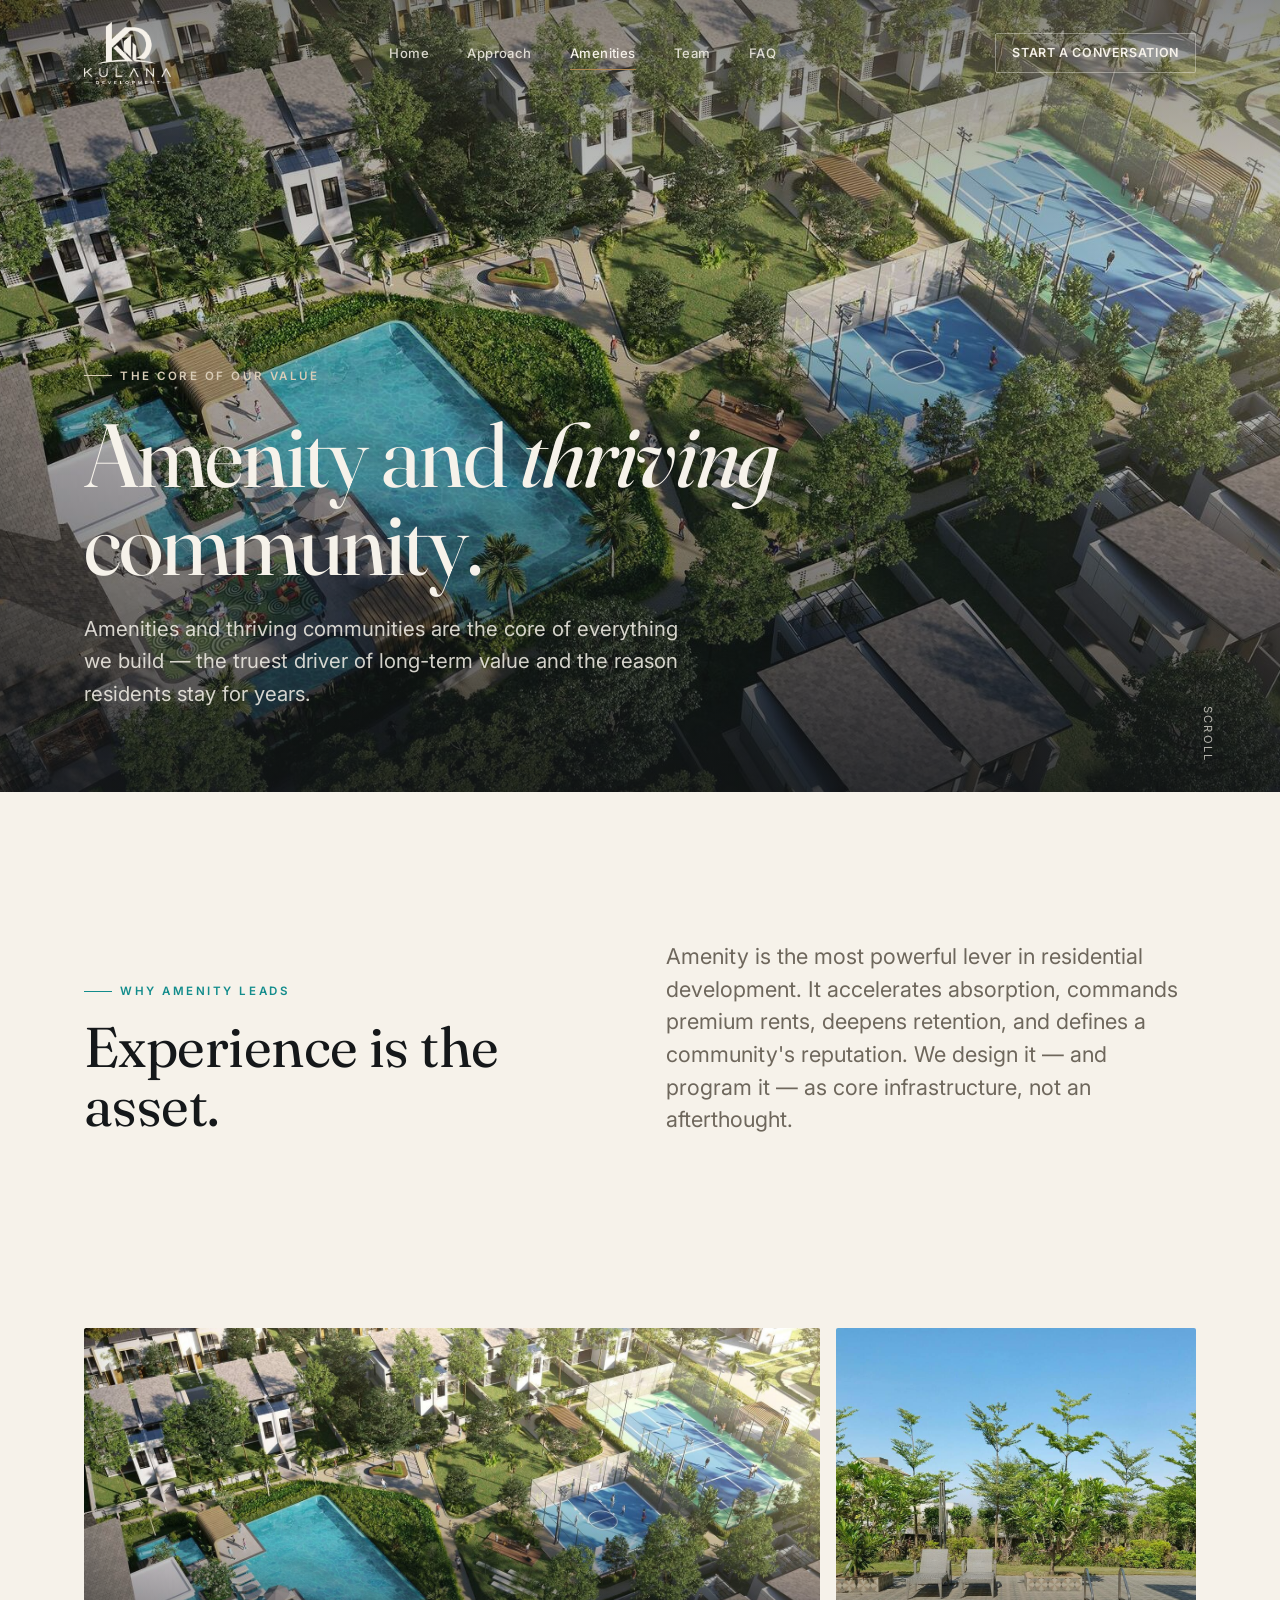
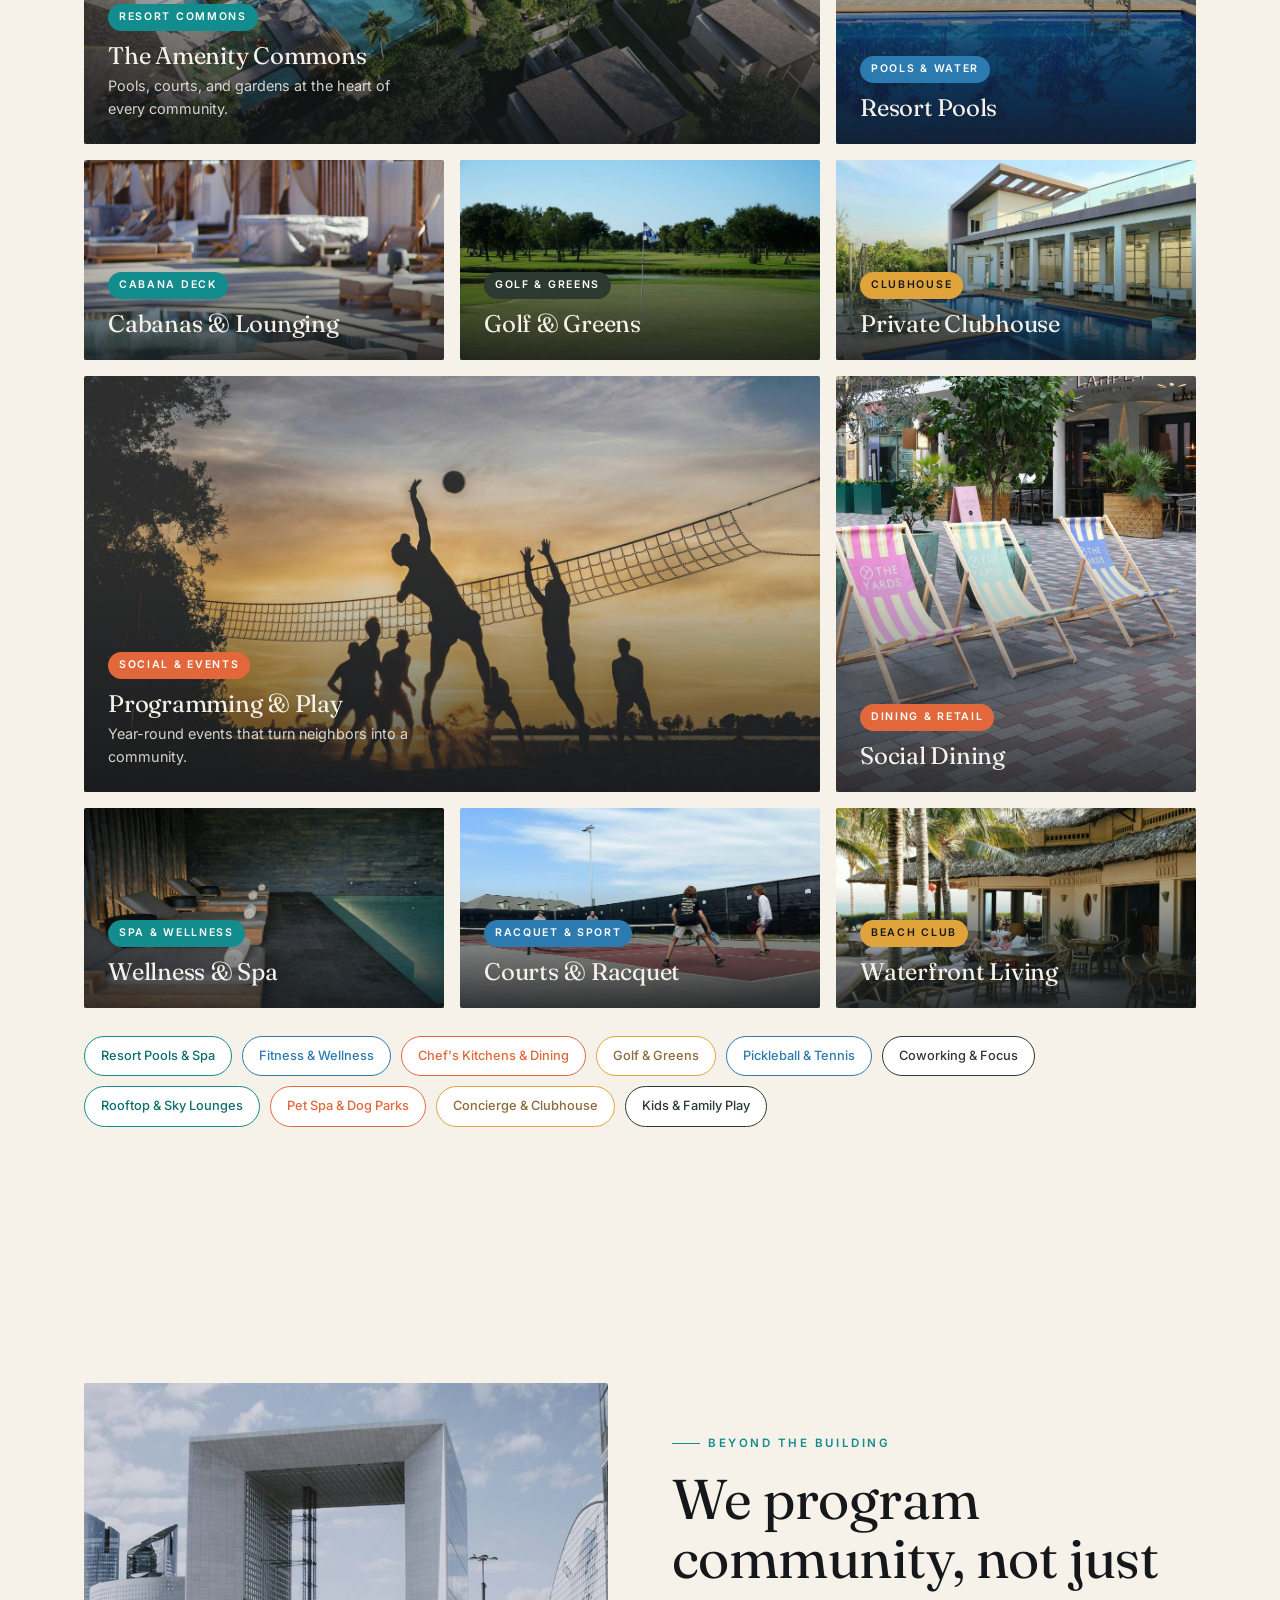
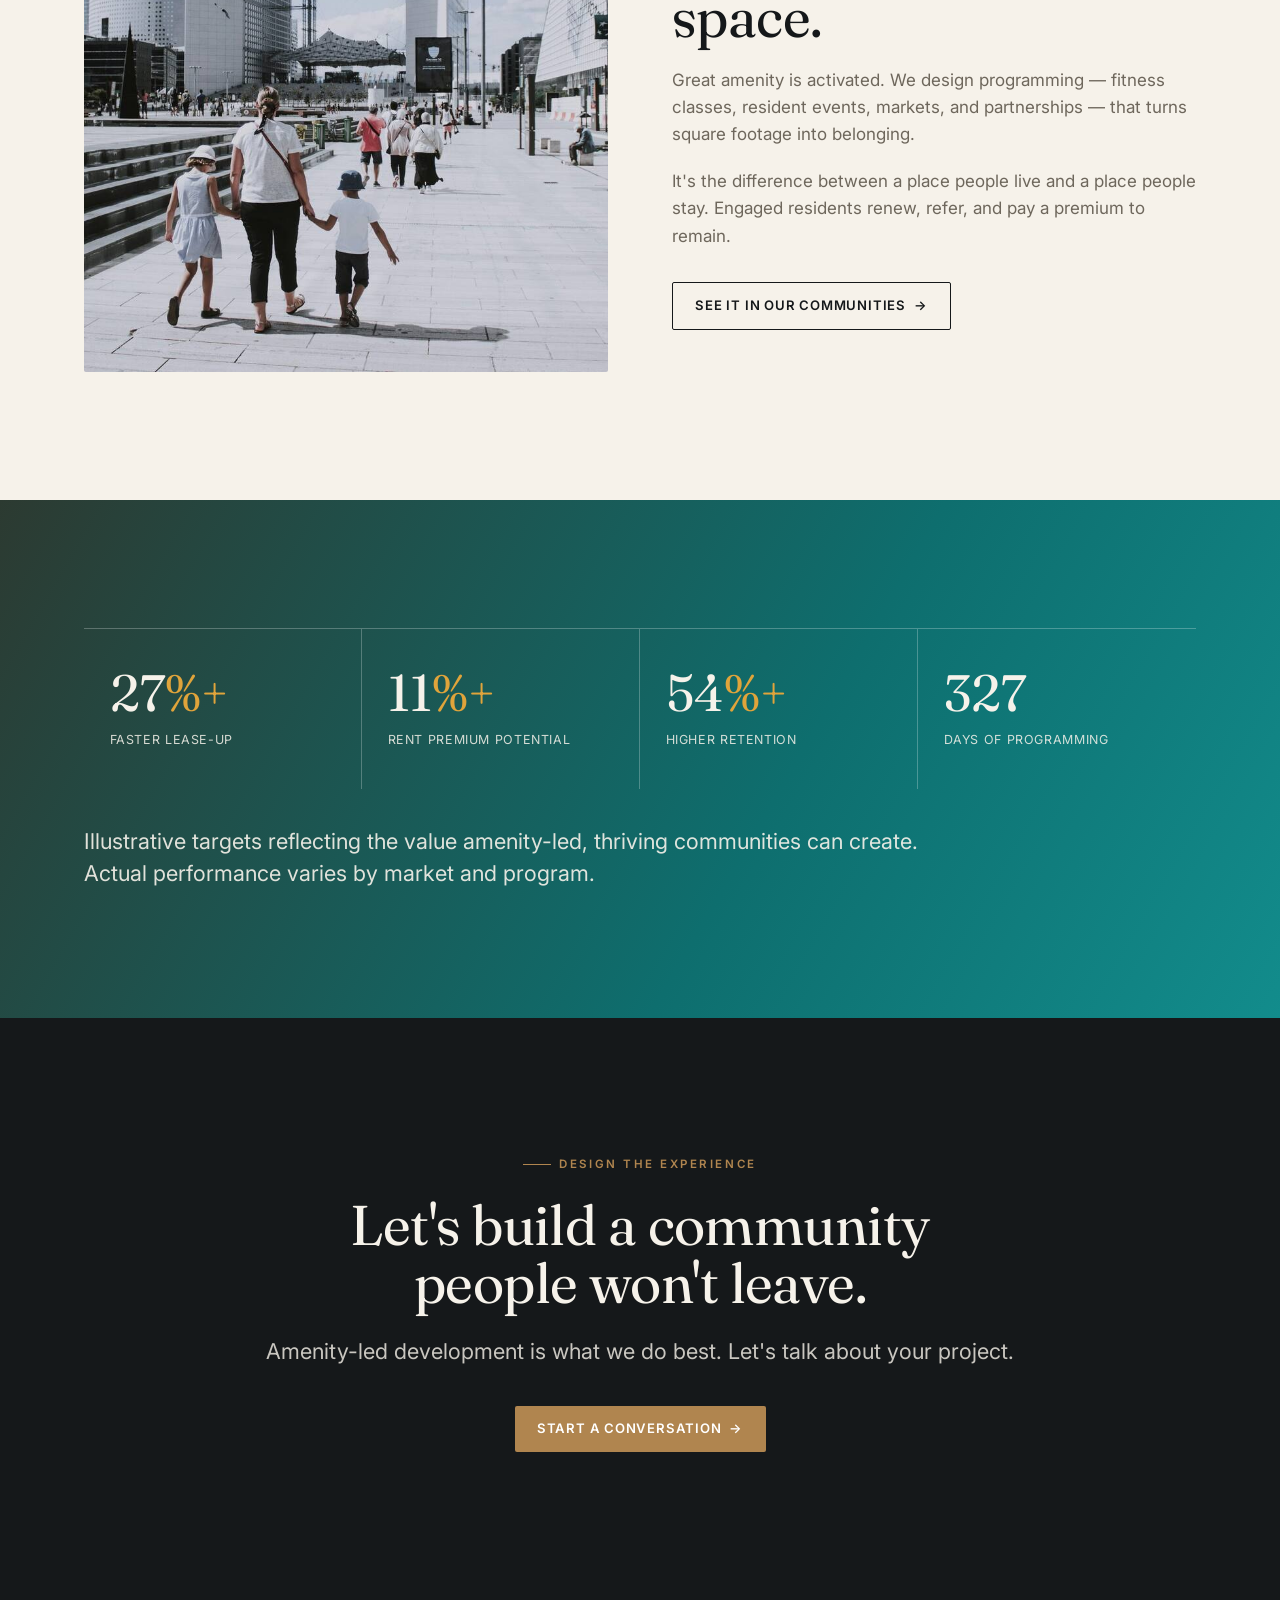
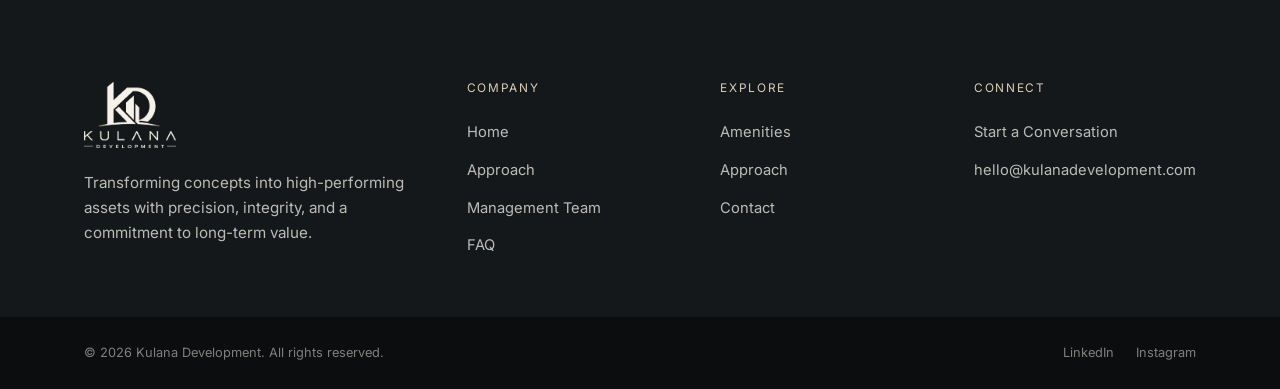
==== amenities.html @ 13b16f1c "Publish Kulana Development website" ====
<!DOCTYPE html>
<html lang="en">
<head>
<meta charset="UTF-8" />
<meta name="viewport" content="width=device-width, initial-scale=1.0" />
<title>Amenities — Kulana Development</title>
<meta name="description" content="Amenities and thriving communities are the core of Kulana Development's value proposition — resort pools, wellness, golf, racquet sports, dining, and social programming." />
<link rel="preconnect" href="https://fonts.googleapis.com" />
<link rel="preconnect" href="https://fonts.gstatic.com" crossorigin />
<link href="https://fonts.googleapis.com/css2?family=Fraunces:ital,opsz,wght@0,9..144,400;0,9..144,500;1,9..144,400&family=Inter:wght@400;500;600&display=swap" rel="stylesheet" />
<link rel="stylesheet" href="styles.css" />
</head>
<body>

<header class="site-header">
  <div class="container bar">
    <a href="index.html" class="brand"><img src="logo.png" class="brand__logo logo-dark" alt="Kulana Development" /><img src="logo-light.png" class="brand__logo logo-light" alt="Kulana Development" /></a>
    <nav class="nav">
      <a href="index.html">Home</a>
      <a href="approach.html">Approach</a>
      <a href="amenities.html" class="active">Amenities</a>
      <a href="team.html">Team</a>
      <a href="faq.html">FAQ</a>
    </nav>
    <a href="contact.html" class="header-cta">Start a Conversation</a>
    <button class="burger" aria-label="Open menu"><span></span><span></span><span></span></button>
  </div>
</header>
<div class="mobile-menu">
  <a href="index.html">Home</a>
  <a href="approach.html">Approach</a>
  <a href="amenities.html">Amenities</a>
  <a href="team.html">Team</a>
  <a href="faq.html">FAQ</a>
  <a href="contact.html">Contact</a>
</div>

<!-- HERO -->
<section class="hero" style="min-height:88svh;">
  <div class="hero__media">
    <img src="amenity-resort.jpg" alt="A resort-caliber amenity commons with pools, courts and gardens" />
  </div>
  <div class="container hero__inner" style="padding-top:150px;">
    <span class="eyebrow">The Core of Our Value</span>
    <h1 class="display" style="max-width:19ch;">Amenity and <span class="serif-accent">thriving</span> community.</h1>
    <p class="hero__lede">Amenities and thriving communities are the core of everything we build — the truest driver of long-term value and the reason residents stay for years.</p>
  </div>
  <span class="hero__scroll">Scroll</span>
</section>

<!-- INTRO -->
<section class="section accent-teal">
  <div class="container">
    <div class="sec-head">
      <div class="reveal">
        <span class="eyebrow">Why Amenity Leads</span>
        <h2>Experience is the asset.</h2>
      </div>
      <div class="reveal" data-delay="1">
        <p class="lede">Amenity is the most powerful lever in residential development. It accelerates absorption, commands premium rents, deepens retention, and defines a community's reputation. We design it — and program it — as core infrastructure, not an afterthought.</p>
      </div>
    </div>
  </div>
</section>

<!-- PHOTO MOSAIC GALLERY -->
<section class="section" style="padding-top:0;">
  <div class="container">
    <div class="amenity-gallery reveal">

      <a href="#" class="afeat big">
        <img src="amenity-resort.jpg" alt="Resort amenity commons" />
        <div class="afeat__body">
          <span class="afeat__tag tag-teal">Resort Commons</span>
          <h3>The Amenity Commons</h3>
          <p>Pools, courts, and gardens at the heart of every community.</p>
        </div>
      </a>

      <a href="#" class="afeat tall">
        <img src="amenity-pool2.jpg" alt="Resort pool" />
        <div class="afeat__body">
          <span class="afeat__tag tag-sky">Pools &amp; Water</span>
          <h3>Resort Pools</h3>
        </div>
      </a>

      <a href="#" class="afeat">
        <img src="amenity-pool.jpg" alt="Cabana pool deck" />
        <div class="afeat__body">
          <span class="afeat__tag tag-teal">Cabana Deck</span>
          <h3>Cabanas &amp; Lounging</h3>
        </div>
      </a>

      <a href="#" class="afeat">
        <img src="amenity-golf.jpg" alt="Golf greens" />
        <div class="afeat__body">
          <span class="afeat__tag tag-forest">Golf &amp; Greens</span>
          <h3>Golf &amp; Greens</h3>
        </div>
      </a>

      <a href="#" class="afeat">
        <img src="amenity-clubhouse.jpg" alt="Clubhouse" />
        <div class="afeat__body">
          <span class="afeat__tag tag-gold">Clubhouse</span>
          <h3>Private Clubhouse</h3>
        </div>
      </a>

      <a href="#" class="afeat big">
        <img src="amenity-social.jpg" alt="Sunset social recreation" />
        <div class="afeat__body">
          <span class="afeat__tag tag-coral">Social &amp; Events</span>
          <h3>Programming &amp; Play</h3>
          <p>Year-round events that turn neighbors into a community.</p>
        </div>
      </a>

      <a href="#" class="afeat tall">
        <img src="amenity-dining.jpg" alt="Dining and retail plaza" />
        <div class="afeat__body">
          <span class="afeat__tag tag-coral">Dining &amp; Retail</span>
          <h3>Social Dining</h3>
        </div>
      </a>

      <a href="#" class="afeat">
        <img src="amenity-spa.jpg" alt="Spa and wellness pool" />
        <div class="afeat__body">
          <span class="afeat__tag tag-teal">Spa &amp; Wellness</span>
          <h3>Wellness &amp; Spa</h3>
        </div>
      </a>

      <a href="#" class="afeat">
        <img src="amenity-pickleball.jpg" alt="Pickleball and racquet courts" />
        <div class="afeat__body">
          <span class="afeat__tag tag-sky">Racquet &amp; Sport</span>
          <h3>Courts &amp; Racquet</h3>
        </div>
      </a>

      <a href="#" class="afeat">
        <img src="amenity-beachclub.jpg" alt="Beach club and waterfront dining" />
        <div class="afeat__body">
          <span class="afeat__tag tag-gold">Beach Club</span>
          <h3>Waterfront Living</h3>
        </div>
      </a>

    </div>

    <div class="chip-row reveal" style="margin-top:28px;">
      <span class="chip c1">Resort Pools &amp; Spa</span>
      <span class="chip c3">Fitness &amp; Wellness</span>
      <span class="chip c2">Chef's Kitchens &amp; Dining</span>
      <span class="chip c4">Golf &amp; Greens</span>
      <span class="chip c3">Pickleball &amp; Tennis</span>
      <span class="chip c5">Coworking &amp; Focus</span>
      <span class="chip c1">Rooftop &amp; Sky Lounges</span>
      <span class="chip c2">Pet Spa &amp; Dog Parks</span>
      <span class="chip c4">Concierge &amp; Clubhouse</span>
      <span class="chip c5">Kids &amp; Family Play</span>
    </div>
  </div>
</section>

<!-- SPLIT: PROGRAMMING -->
<section class="section accent-teal">
  <div class="container">
    <div class="split">
      <div class="split__media reveal">
        <img src="community-life.jpg" alt="Residents enjoying a walkable, thriving community" />
      </div>
      <div class="split__body reveal" data-delay="1">
        <span class="eyebrow">Beyond the Building</span>
        <h2>We program community, not just space.</h2>
        <p>Great amenity is activated. We design programming — fitness classes, resident events, markets, and partnerships — that turns square footage into belonging.</p>
        <p>It's the difference between a place people live and a place people stay. Engaged residents renew, refer, and pay a premium to remain.</p>
        <div class="actions"><a href="approach.html" class="btn btn--ghost">See It In Our Communities <span class="arw">→</span></a></div>
      </div>
    </div>
  </div>
</section>

<!-- TROPICAL STAT BAND -->
<section class="section band-tropical">
  <div class="container">
    <div class="stats reveal">
      <div class="stat"><div class="num"><span data-count="30">0</span><span class="unit">%+</span></div><div class="lbl">Faster Lease-Up</div></div>
      <div class="stat"><div class="num"><span data-count="12">0</span><span class="unit">%+</span></div><div class="lbl">Rent Premium Potential</div></div>
      <div class="stat"><div class="num"><span data-count="60">0</span><span class="unit">%+</span></div><div class="lbl">Higher Retention</div></div>
      <div class="stat"><div class="num"><span data-count="365">0</span></div><div class="lbl">Days of Programming</div></div>
    </div>
    <p class="lede reveal" style="margin-top:36px; max-width:60ch;">Illustrative targets reflecting the value amenity-led, thriving communities can create. Actual performance varies by market and program.</p>
  </div>
</section>

<!-- CTA -->
<section class="section cta">
  <div class="container reveal">
    <span class="eyebrow" style="justify-content:center;">Design the Experience</span>
    <h2 style="margin-top:22px;">Let's build a community people won't leave.</h2>
    <p class="lede">Amenity-led development is what we do best. Let's talk about your project.</p>
    <div class="actions"><a href="contact.html" class="btn btn--clay">Start a Conversation <span class="arw">→</span></a></div>
  </div>
</section>

<footer class="site-footer">
  <div class="container">
    <div class="footer-top">
      <div class="footer-brand">
        <img src="logo-light.png" class="footer-logo" alt="Kulana Development" />
        <p>Transforming concepts into high-performing assets with precision, integrity, and a commitment to long-term value.</p>
      </div>
      <div class="footer-col"><h4>Company</h4>
        <a href="index.html">Home</a><a href="approach.html">Approach</a><a href="team.html">Management Team</a><a href="faq.html">FAQ</a>
      </div>
      <div class="footer-col"><h4>Explore</h4>
        <a href="amenities.html">Amenities</a><a href="approach.html">Approach</a><a href="contact.html">Contact</a>
      </div>
      <div class="footer-col"><h4>Connect</h4>
        <a href="contact.html">Start a Conversation</a><a href="mailto:hello@kulanadevelopment.com">hello@kulanadevelopment.com</a>
      </div>
    </div>
    <div class="footer-bottom">
      <span>© <span data-year>2026</span> Kulana Development. All rights reserved.</span>
      <div class="socials"><a href="#">LinkedIn</a><a href="#">Instagram</a></div>
    </div>
  </div>
</footer>

<script src="main.js"></script>
</body>
</html>
---- styles.css ----
/* =====================================================================
   KULANA DEVELOPMENT — Design System
   Trusted Development, Built to Last.
   ===================================================================== */

:root {
  /* Palette */
  --ink:      #15181A;   /* near-black text / dark sections */
  --ink-soft: #262A2C;
  --paper:    #F6F2EA;   /* warm off-white base */
  --stone:    #E9E1D3;   /* light stone panels */
  --sand:     #D9CDB8;   /* warm accent panel */
  --clay:     #B0854F;   /* brass / gold accent */
  --clay-dk:  #8E693B;
  --forest:   #2C3A31;   /* deep green secondary */
  --muted:    #6E675C;   /* muted body text */
  --line:     #D8CFBF;   /* hairline borders */
  --white:    #FFFFFF;

  /* Vibrant secondary accents (tropical, drawn from communities) */
  --teal:     #128C8C;   /* pool / water */
  --teal-dk:  #0E6E6E;
  --coral:    #E2683C;   /* sunset / energy */
  --sky:      #2C7BB0;   /* court blue */
  --gold:     #E0A43B;   /* warm highlight */

  /* Type */
  --display: "Fraunces", Georgia, "Times New Roman", serif;
  --sans: "Inter", -apple-system, BlinkMacSystemFont, "Segoe UI", sans-serif;

  /* Rhythm */
  --container: 1240px;
  --gutter: clamp(20px, 5vw, 64px);
  --section: clamp(72px, 10vw, 148px);
  --radius: 2px;

  --ease: cubic-bezier(0.22, 1, 0.36, 1);
}

/* ---------- Reset ---------- */
*, *::before, *::after { box-sizing: border-box; margin: 0; padding: 0; }
html { scroll-behavior: smooth; -webkit-text-size-adjust: 100%; }
body {
  font-family: var(--sans);
  color: var(--ink);
  background: var(--paper);
  line-height: 1.6;
  font-size: 17px;
  -webkit-font-smoothing: antialiased;
  text-rendering: optimizeLegibility;
  overflow-x: hidden;
}
img { display: block; max-width: 100%; height: auto; }
a { color: inherit; text-decoration: none; }
ul { list-style: none; }
button { font-family: inherit; cursor: pointer; border: none; background: none; }

/* ---------- Type scale ---------- */
h1, h2, h3, h4 { font-family: var(--display); font-weight: 400; line-height: 1.05; letter-spacing: -0.01em; }
.display { font-size: clamp(2.9rem, 7vw, 6.2rem); line-height: 0.98; letter-spacing: -0.02em; }
h2 { font-size: clamp(2rem, 4.4vw, 3.5rem); }
h3 { font-size: clamp(1.4rem, 2.4vw, 2rem); }
.eyebrow {
  font-family: var(--sans);
  font-size: 0.72rem;
  font-weight: 600;
  letter-spacing: 0.22em;
  text-transform: uppercase;
  color: var(--clay);
  display: inline-flex;
  align-items: center;
  gap: 0.7em;
}
.eyebrow::before {
  content: "";
  width: 28px; height: 1px;
  background: var(--clay);
  display: inline-block;
}
.lede { font-size: clamp(1.15rem, 1.7vw, 1.4rem); color: var(--muted); line-height: 1.5; font-weight: 400; }
.serif-accent { font-family: var(--display); font-style: italic; }

/* ---------- Layout ---------- */
.container { width: 100%; max-width: var(--container); margin: 0 auto; padding-inline: var(--gutter); }
.section { padding-block: var(--section); }
.grid { display: grid; gap: clamp(28px, 4vw, 64px); }
.center { text-align: center; }
.mx-auto { margin-inline: auto; }
.maxw-720 { max-width: 720px; }
.maxw-620 { max-width: 620px; }

/* ---------- Buttons ---------- */
.btn {
  display: inline-flex; align-items: center; gap: 0.6em;
  padding: 0.95em 1.7em;
  font-size: 0.82rem; font-weight: 600; letter-spacing: 0.06em;
  text-transform: uppercase;
  border-radius: var(--radius);
  transition: all 0.4s var(--ease);
  position: relative;
}
.btn--solid { background: var(--ink); color: var(--paper); }
.btn--solid:hover { background: var(--clay); color: var(--white); transform: translateY(-2px); }
.btn--clay { background: var(--clay); color: var(--white); }
.btn--clay:hover { background: var(--clay-dk); transform: translateY(-2px); }
.btn--ghost { border: 1px solid currentColor; color: var(--ink); }
.btn--ghost:hover { background: var(--ink); color: var(--paper); border-color: var(--ink); }
.btn--light { border: 1px solid rgba(246,242,234,0.4); color: var(--paper); }
.btn--light:hover { background: var(--paper); color: var(--ink); }
.btn .arw { transition: transform 0.4s var(--ease); }
.btn:hover .arw { transform: translateX(4px); }

.link-arrow {
  display: inline-flex; align-items: center; gap: 0.55em;
  font-size: 0.8rem; font-weight: 600; letter-spacing: 0.08em; text-transform: uppercase;
  color: var(--clay); position: relative; padding-bottom: 3px;
}
.link-arrow::after { content:""; position:absolute; left:0; bottom:0; height:1px; width:100%; background: var(--clay); transform: scaleX(0); transform-origin: left; transition: transform 0.4s var(--ease); }
.link-arrow:hover::after { transform: scaleX(1); }
.link-arrow .arw { transition: transform 0.4s var(--ease); }
.link-arrow:hover .arw { transform: translateX(4px); }

/* ---------- Header ---------- */
.site-header {
  position: fixed; top: 0; left: 0; right: 0; z-index: 100;
  transition: background 0.5s var(--ease), border-color 0.5s var(--ease), padding 0.4s var(--ease);
  border-bottom: 1px solid transparent;
}
.site-header .bar {
  display: flex; align-items: center; justify-content: space-between;
  padding-block: 22px;
}
.brand { display: flex; flex-direction: column; line-height: 1; }
.brand .mark { font-family: var(--display); font-size: 1.55rem; letter-spacing: -0.01em; color: var(--paper); transition: color 0.4s var(--ease); }
.brand .sub { font-size: 0.6rem; letter-spacing: 0.35em; text-transform: uppercase; color: rgba(246,242,234,0.7); margin-top: 5px; transition: color 0.4s var(--ease); }
.nav { display: flex; align-items: center; gap: 2.4rem; }
.nav a { font-size: 0.82rem; font-weight: 500; letter-spacing: 0.03em; color: rgba(246,242,234,0.85); transition: color 0.3s; position: relative; }
.nav a:hover { color: var(--paper); }
.nav a.active { color: var(--paper); }
.nav a.active::after { content:""; position:absolute; left:0; bottom:-6px; width:100%; height:1px; background: var(--clay); }
.header-cta { padding: 0.7em 1.3em; border: 1px solid rgba(246,242,234,0.4); border-radius: var(--radius); color: var(--paper); font-size:0.78rem; font-weight:600; letter-spacing:0.05em; text-transform:uppercase; transition: all 0.35s var(--ease); }
.header-cta:hover { background: var(--paper); color: var(--ink); }

/* Scrolled state — light background */
.site-header.scrolled { background: var(--paper); border-bottom-color: var(--line); }
.site-header.scrolled .brand .mark { color: var(--ink); }
.site-header.scrolled .brand .sub { color: var(--muted); }
.site-header.scrolled .nav a { color: var(--ink-soft); }
.site-header.scrolled .nav a:hover, .site-header.scrolled .nav a.active { color: var(--ink); }
.site-header.scrolled .header-cta { color: var(--ink); border-color: var(--ink); }
.site-header.scrolled .header-cta:hover { background: var(--ink); color: var(--paper); }
.site-header.scrolled .burger span { background: var(--ink); }

/* On light-hero pages, header starts dark-on-light */
.site-header.on-light .brand .mark { color: var(--ink); }
.site-header.on-light .brand .sub { color: var(--muted); }
.site-header.on-light .nav a { color: var(--ink-soft); }
.site-header.on-light .nav a:hover, .site-header.on-light .nav a.active { color: var(--ink); }
.site-header.on-light .header-cta { color: var(--ink); border-color: var(--ink); }
.site-header.on-light .header-cta:hover { background: var(--ink); color: var(--paper); }
.site-header.on-light .burger span { background: var(--ink); }

/* Burger */
.burger { display: none; flex-direction: column; gap: 5px; width: 30px; padding: 6px 0; z-index: 120; }
.burger span { display: block; height: 2px; width: 100%; background: var(--paper); transition: all 0.4s var(--ease); }
.burger.open span:nth-child(1) { transform: translateY(7px) rotate(45deg); background: var(--ink); }
.burger.open span:nth-child(2) { opacity: 0; }
.burger.open span:nth-child(3) { transform: translateY(-7px) rotate(-45deg); background: var(--ink); }

/* Mobile menu */
.mobile-menu {
  position: fixed; inset: 0; background: var(--paper); z-index: 110;
  display: flex; flex-direction: column; justify-content: center; gap: 0.4rem;
  padding: var(--gutter);
  transform: translateY(-100%); transition: transform 0.6s var(--ease);
}
.mobile-menu.open { transform: translateY(0); }
.mobile-menu a { font-family: var(--display); font-size: clamp(2rem, 8vw, 3rem); color: var(--ink); padding-block: 0.15em; border-bottom: 1px solid var(--line); }
.mobile-menu a:last-of-type { border-bottom: none; }

/* ---------- Hero ---------- */
.hero { position: relative; min-height: 100svh; display: flex; align-items: flex-end; color: var(--paper); overflow: hidden; }
.hero__media { position: absolute; inset: 0; z-index: -2; }
.hero__media img { width: 100%; height: 100%; object-fit: cover; }
.hero__media::after { content:""; position:absolute; inset:0; background: linear-gradient(180deg, rgba(21,24,26,0.5) 0%, rgba(21,24,26,0.15) 35%, rgba(21,24,26,0.75) 100%); }
.hero__inner { padding-bottom: clamp(56px, 9vh, 120px); padding-top: 160px; position: relative; z-index: 1; width: 100%; }
.hero .eyebrow { color: var(--sand); }
.hero .eyebrow::before { background: var(--sand); }
.hero .display { color: var(--paper); max-width: 15ch; margin-top: 26px; }
.hero__lede { color: rgba(246,242,234,0.85); max-width: 46ch; margin-top: 26px; font-size: clamp(1.05rem, 1.6vw, 1.3rem); }
.hero__actions { display: flex; flex-wrap: wrap; gap: 14px; margin-top: 38px; }
.hero__scroll { position: absolute; bottom: 30px; right: var(--gutter); font-size: 0.7rem; letter-spacing: 0.2em; text-transform: uppercase; color: rgba(246,242,234,0.7); writing-mode: vertical-rl; }

/* ---------- Page hero (interior) ---------- */
.page-hero { padding-top: 190px; padding-bottom: clamp(48px, 7vw, 90px); background: var(--ink); color: var(--paper); position: relative; }
.page-hero .eyebrow { color: var(--sand); }
.page-hero .eyebrow::before { background: var(--sand); }
.page-hero h1 { color: var(--paper); font-size: clamp(2.6rem, 6vw, 5rem); max-width: 16ch; margin-top: 22px; }
.page-hero .lede { color: rgba(246,242,234,0.8); margin-top: 26px; max-width: 62ch; }

/* ---------- Stat bar ---------- */
.stats { display: grid; grid-template-columns: repeat(4, 1fr); border-top: 1px solid var(--line); }
.stat { padding: clamp(28px, 3vw, 44px) clamp(18px,2vw,28px); border-right: 1px solid var(--line); }
.stat:last-child { border-right: none; }
.stat .num { font-family: var(--display); font-size: clamp(2.4rem, 4vw, 3.4rem); line-height: 1; color: var(--ink); }
.stat .num .unit { color: var(--clay); }
.stat .lbl { margin-top: 12px; font-size: 0.78rem; letter-spacing: 0.05em; text-transform: uppercase; color: var(--muted); }

/* ---------- Section header ---------- */
.sec-head { display: grid; grid-template-columns: 1fr 1fr; gap: clamp(24px, 4vw, 60px); align-items: end; margin-bottom: clamp(40px, 5vw, 72px); }
.sec-head .lede { margin-top: 20px; }
.sec-head h2 { margin-top: 18px; }

/* ---------- Split feature ---------- */
.split { display: grid; grid-template-columns: 1fr 1fr; align-items: center; gap: clamp(32px, 5vw, 80px); }
.split.reverse .split__media { order: 2; }
.split__media img { width: 100%; height: clamp(360px, 46vw, 620px); object-fit: cover; border-radius: var(--radius); }
.split__body h2 { margin-top: 18px; }
.split__body p { color: var(--muted); margin-top: 20px; }
.split__body .actions { margin-top: 32px; }

/* ---------- Cards / portfolio ---------- */
.card-grid { display: grid; grid-template-columns: repeat(auto-fill, minmax(320px, 1fr)); gap: clamp(24px, 3vw, 40px); }
.pcard { position: relative; overflow: hidden; border-radius: var(--radius); background: var(--ink); display: block; }
.pcard__img { position: relative; overflow: hidden; aspect-ratio: 4/5; }
.pcard__img img { width: 100%; height: 100%; object-fit: cover; transition: transform 1.1s var(--ease); }
.pcard:hover .pcard__img img { transform: scale(1.06); }
.pcard__img::after { content:""; position:absolute; inset:0; background: linear-gradient(180deg, rgba(21,24,26,0) 40%, rgba(21,24,26,0.85) 100%); }
.pcard__body { position: absolute; left: 0; bottom: 0; padding: clamp(22px,2.4vw,30px); color: var(--paper); z-index: 2; width: 100%; }
.pcard__tag { font-size: 0.7rem; letter-spacing: 0.16em; text-transform: uppercase; color: var(--sand); }
.pcard__body h3 { color: var(--paper); margin-top: 8px; }
.pcard__meta { margin-top: 10px; font-size: 0.85rem; color: rgba(246,242,234,0.75); display:flex; gap: 1rem; flex-wrap: wrap; }

/* ---------- Amenity grid ---------- */
.amenity-grid { display: grid; grid-template-columns: repeat(3, 1fr); gap: 1px; background: var(--line); border: 1px solid var(--line); border-radius: var(--radius); overflow: hidden; }
.amenity { background: var(--paper); padding: clamp(30px, 3.4vw, 48px); transition: background 0.4s var(--ease); }
.amenity:hover { background: var(--stone); }
.amenity .ico { width: 42px; height: 42px; color: var(--clay); margin-bottom: 22px; }
.amenity h3 { font-size: 1.35rem; }
.amenity p { color: var(--muted); margin-top: 12px; font-size: 0.98rem; }

/* ---------- Process / steps ---------- */
.steps { display: grid; grid-template-columns: repeat(4, 1fr); gap: clamp(20px, 2.4vw, 36px); }
.step { border-top: 2px solid var(--ink); padding-top: 24px; }
.step .n { font-family: var(--display); font-size: 0.95rem; color: var(--clay); letter-spacing: 0.1em; }
.step h3 { font-size: 1.35rem; margin-top: 14px; }
.step p { color: var(--muted); margin-top: 12px; font-size: 0.95rem; }

/* ---------- Dark section ---------- */
.dark { background: var(--ink); color: var(--paper); }
.dark h2 { color: var(--paper); }
.dark .lede { color: rgba(246,242,234,0.8); }
.dark .eyebrow { color: var(--sand); }
.dark .eyebrow::before { background: var(--sand); }
.dark .stat .num { color: var(--paper); }
.dark .stats, .dark .stat { border-color: rgba(246,242,234,0.16); }
.dark .stat .lbl { color: rgba(246,242,234,0.6); }

/* ---------- Quote / band ---------- */
.quote-band { background: var(--forest); color: var(--paper); }
.quote-band .q { font-family: var(--display); font-size: clamp(1.7rem, 3.4vw, 2.9rem); line-height: 1.2; max-width: 20ch; }
.quote-band .attr { margin-top: 28px; font-size: 0.85rem; letter-spacing: 0.05em; color: var(--sand); }

/* ---------- Team ---------- */
.team-grid { display: grid; grid-template-columns: repeat(2, 1fr); gap: clamp(32px, 4vw, 60px); }
.tcard__img { aspect-ratio: 5/6; overflow: hidden; border-radius: var(--radius); background: var(--stone); }
.tcard__img img { width: 100%; height: 100%; object-fit: cover; filter: grayscale(0.15); transition: filter 0.6s var(--ease), transform 1s var(--ease); }
.tcard:hover .tcard__img img { filter: grayscale(0); transform: scale(1.03); }
.tcard h3 { margin-top: 22px; }
.tcard .role { color: var(--clay); font-size: 0.82rem; letter-spacing: 0.14em; text-transform: uppercase; margin-top: 6px; }
.tcard p { color: var(--muted); margin-top: 16px; }

/* ---------- CTA band ---------- */
.cta {
  background: var(--ink); color: var(--paper); text-align: center;
  position: relative; overflow: hidden;
}
.cta h2 { color: var(--paper); max-width: 18ch; margin-inline: auto; }
.cta .lede { color: rgba(246,242,234,0.8); margin-top: 22px; }
.cta .actions { margin-top: 38px; display: flex; gap: 14px; justify-content: center; flex-wrap: wrap; }

/* ---------- Contact ---------- */
.contact-grid { display: grid; grid-template-columns: 0.9fr 1.1fr; gap: clamp(40px, 6vw, 96px); }
.field { margin-bottom: 22px; }
.field label { display: block; font-size: 0.75rem; letter-spacing: 0.1em; text-transform: uppercase; color: var(--muted); margin-bottom: 8px; }
.field input, .field textarea, .field select {
  width: 100%; padding: 14px 16px; font-family: inherit; font-size: 1rem;
  border: 1px solid var(--line); border-radius: var(--radius); background: var(--white); color: var(--ink);
  transition: border-color 0.3s;
}
.field input:focus, .field textarea:focus, .field select:focus { outline: none; border-color: var(--clay); }
.field textarea { resize: vertical; min-height: 130px; }
.contact-detail { margin-bottom: 30px; }
.contact-detail .k { font-size: 0.74rem; letter-spacing: 0.12em; text-transform: uppercase; color: var(--clay); }
.contact-detail .v { font-family: var(--display); font-size: 1.35rem; margin-top: 8px; }
.contact-detail .v a { color: var(--ink); }

/* ---------- Footer ---------- */
.site-footer { background: var(--ink); color: rgba(246,242,234,0.75); padding-top: clamp(64px, 8vw, 110px); }
.footer-top { display: grid; grid-template-columns: 1.6fr 1fr 1fr 1fr; gap: clamp(28px, 3vw, 48px); padding-bottom: 56px; border-bottom: 1px solid rgba(246,242,234,0.15); }
.footer-brand .mark { font-family: var(--display); font-size: 1.8rem; color: var(--paper); }
.footer-brand .sub { font-size: 0.62rem; letter-spacing: 0.3em; text-transform: uppercase; color: rgba(246,242,234,0.55); margin-top: 8px; }
.footer-brand p { margin-top: 22px; max-width: 34ch; font-size: 0.95rem; line-height: 1.65; }
.footer-col h4 { font-family: var(--sans); font-size: 0.74rem; letter-spacing: 0.14em; text-transform: uppercase; color: var(--sand); margin-bottom: 20px; }
.footer-col a { display: block; padding: 7px 0; color: rgba(246,242,234,0.75); font-size: 0.92rem; transition: color 0.3s; }
.footer-col a:hover { color: var(--paper); }
.footer-bottom { display: flex; justify-content: space-between; align-items: center; flex-wrap: wrap; gap: 16px; padding-block: 30px; font-size: 0.8rem; color: rgba(246,242,234,0.5); }
.footer-bottom .socials { display: flex; gap: 22px; }
.footer-bottom .socials a:hover { color: var(--paper); }

/* ---------- Reveal animation ---------- */
.reveal { opacity: 0; transform: translateY(28px); transition: opacity 0.9s var(--ease), transform 0.9s var(--ease); }
.reveal.in { opacity: 1; transform: none; }
.reveal[data-delay="1"] { transition-delay: 0.08s; }
.reveal[data-delay="2"] { transition-delay: 0.16s; }
.reveal[data-delay="3"] { transition-delay: 0.24s; }

/* ---------- Utility ---------- */
.pill { display:inline-block; padding: 6px 14px; border: 1px solid var(--line); border-radius: 100px; font-size: 0.75rem; letter-spacing: 0.06em; text-transform: uppercase; color: var(--muted); }
.divider { height: 1px; background: var(--line); border: none; }

/* ---------- Amenity photo gallery (colorful, editorial) ---------- */
.amenity-gallery {
  display: grid;
  grid-template-columns: repeat(6, 1fr);
  grid-auto-rows: 200px;
  gap: 16px;
}
.afeat {
  position: relative; overflow: hidden; border-radius: var(--radius);
  display: block; background: var(--ink); grid-column: span 2; grid-row: span 1;
}
.afeat img { width: 100%; height: 100%; object-fit: cover; transition: transform 1.1s var(--ease); }
.afeat:hover img { transform: scale(1.07); }
.afeat::after { content:""; position:absolute; inset:0; background: linear-gradient(180deg, rgba(21,24,26,0) 38%, rgba(21,24,26,0.82) 100%); transition: background 0.5s var(--ease); }
.afeat:hover::after { background: linear-gradient(180deg, rgba(18,140,140,0.12) 30%, rgba(21,24,26,0.85) 100%); }
.afeat__body { position: absolute; left: 0; bottom: 0; padding: 24px; z-index: 2; color: var(--paper); }
.afeat__tag { display:inline-block; font-size: 0.66rem; letter-spacing: 0.16em; text-transform: uppercase; font-weight: 600; padding: 5px 11px; border-radius: 100px; margin-bottom: 12px; color: #fff; }
.tag-teal { background: var(--teal); }
.tag-coral { background: var(--coral); }
.tag-sky { background: var(--sky); }
.tag-gold { background: var(--gold); color: var(--ink); }
.tag-forest { background: var(--forest); }
.afeat h3 { color: var(--paper); font-size: 1.5rem; }
.afeat p { color: rgba(246,242,234,0.85); font-size: 0.9rem; margin-top: 6px; max-width: 34ch; }
/* size variants */
.afeat.tall { grid-row: span 2; }
.afeat.wide { grid-column: span 4; }
.afeat.big { grid-column: span 4; grid-row: span 2; }

/* Colorful chip row */
.chip-row { display:flex; flex-wrap:wrap; gap: 10px; margin-top: 8px; }
.chip { font-size: 0.8rem; font-weight: 500; padding: 9px 16px; border-radius: 100px; border: 1px solid var(--line); color: var(--ink-soft); background: var(--white); transition: all 0.35s var(--ease); }
.chip:hover { transform: translateY(-2px); }
.chip.c1 { border-color: var(--teal); color: var(--teal-dk); }
.chip.c2 { border-color: var(--coral); color: var(--coral); }
.chip.c3 { border-color: var(--sky); color: var(--sky); }
.chip.c4 { border-color: var(--gold); color: var(--clay-dk); }
.chip.c5 { border-color: var(--forest); color: var(--forest); }

/* Teal-accented eyebrow / links (amenity context) */
.accent-teal .eyebrow { color: var(--teal); }
.accent-teal .eyebrow::before { background: var(--teal); }
.accent-teal .link-arrow { color: var(--teal); }
.accent-teal .link-arrow::after { background: var(--teal); }

/* Vibrant gradient band */
.band-tropical { background: linear-gradient(120deg, var(--forest) 0%, var(--teal-dk) 60%, var(--teal) 100%); color: var(--paper); }
.band-tropical h2 { color: var(--paper); }
.band-tropical .lede { color: rgba(246,242,234,0.9); }
.band-tropical .eyebrow { color: #fff; }
.band-tropical .eyebrow::before { background: #fff; }
.band-tropical .stats, .band-tropical .stat { border-color: rgba(255,255,255,0.25); }
.band-tropical .stat .num { color: var(--paper); }
.band-tropical .stat .num .unit { color: var(--gold); }
.band-tropical .stat .lbl { color: rgba(246,242,234,0.85); }

/* ---------- Responsive ---------- */
@media (max-width: 960px) {
  .amenity-gallery { grid-template-columns: repeat(2, 1fr); grid-auto-rows: 200px; }
  .afeat, .afeat.wide, .afeat.big { grid-column: span 2; grid-row: span 1; }
  .afeat.tall { grid-row: span 1; }
  .afeat.big { grid-row: span 2; }
  .nav, .header-cta { display: none; }
  .burger { display: flex; }
  .stats { grid-template-columns: repeat(2, 1fr); }
  .stat:nth-child(2) { border-right: none; }
  .stat:nth-child(1), .stat:nth-child(2) { border-bottom: 1px solid var(--line); }
  .dark .stat:nth-child(1), .dark .stat:nth-child(2) { border-bottom-color: rgba(246,242,234,0.16); }
  .split { grid-template-columns: 1fr; }
  .split.reverse .split__media { order: 0; }
  .sec-head { grid-template-columns: 1fr; }
  .steps { grid-template-columns: repeat(2, 1fr); }
  .amenity-grid { grid-template-columns: repeat(2, 1fr); }
  .team-grid { grid-template-columns: 1fr; max-width: 520px; }
  .contact-grid { grid-template-columns: 1fr; }
  .footer-top { grid-template-columns: 1fr 1fr; }
  .footer-brand { grid-column: 1 / -1; }
}
@media (max-width: 560px) {
  .stats { grid-template-columns: 1fr; }
  .stat { border-right: none; border-bottom: 1px solid var(--line); }
  .steps, .amenity-grid { grid-template-columns: 1fr; }
  .footer-top { grid-template-columns: 1fr; }
  .hero__inner { padding-top: 130px; }
}

/* ---------- Brand logo (image) ---------- */
.brand__logo { display:block; height: 62px; width:auto; }
.brand .logo-dark { display:none; }              /* default over dark hero: show light knockout */
.site-header.scrolled .brand .logo-light,
.site-header.on-light .brand .logo-light { display:none; }
.site-header.scrolled .brand .logo-dark,
.site-header.on-light .brand .logo-dark { display:block; }
.footer-logo { display:block; height: 66px; width:auto; margin-bottom: 4px; }
@media (max-width: 560px){ .brand__logo { height: 53px; } }

/* ---------- Footer refinements ---------- */
.footer-top { border-bottom: none; padding-bottom: 44px; }      /* remove divider */
.footer-bottom {                                                 /* distinct darker full-width band */
  background: #0C0D0F;
  box-shadow: 0 0 0 100vmax #0C0D0F;
  clip-path: inset(0 -100vmax);
  margin-top: 8px;
  padding-block: 26px;
}
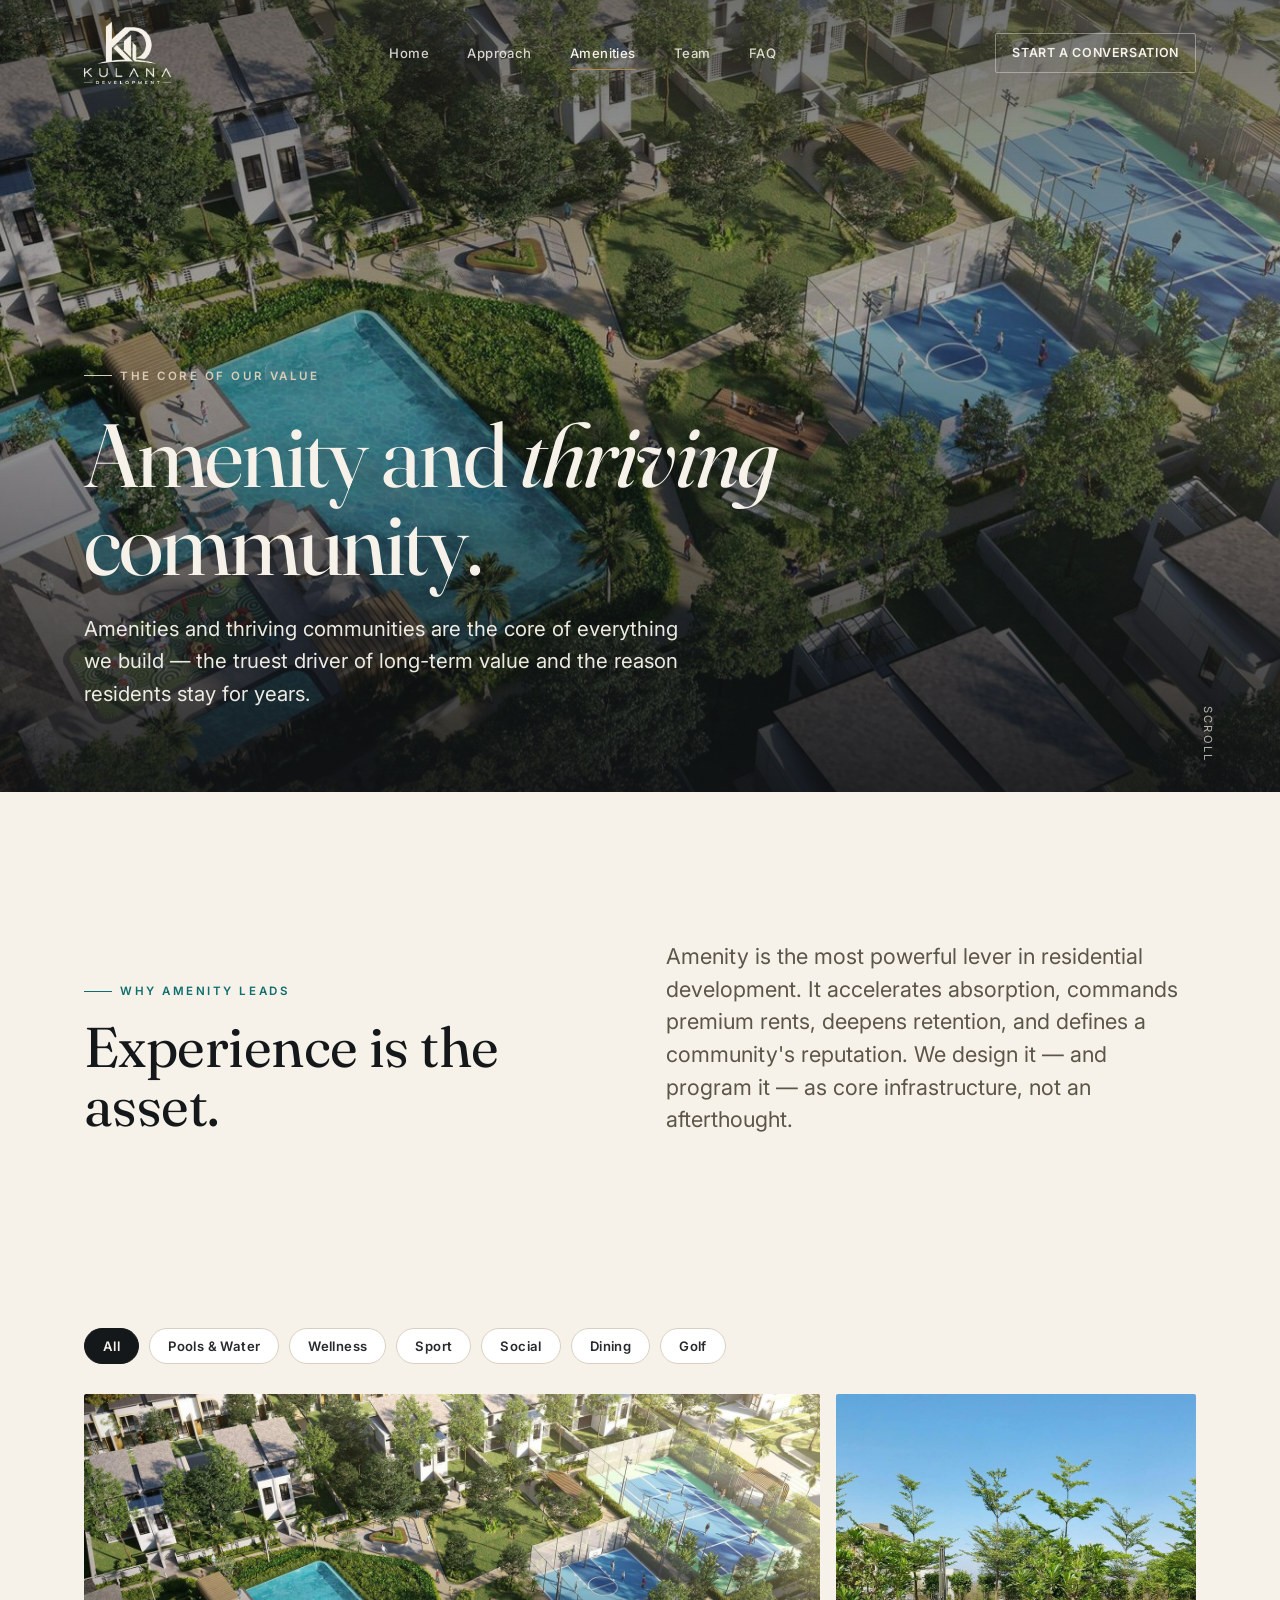
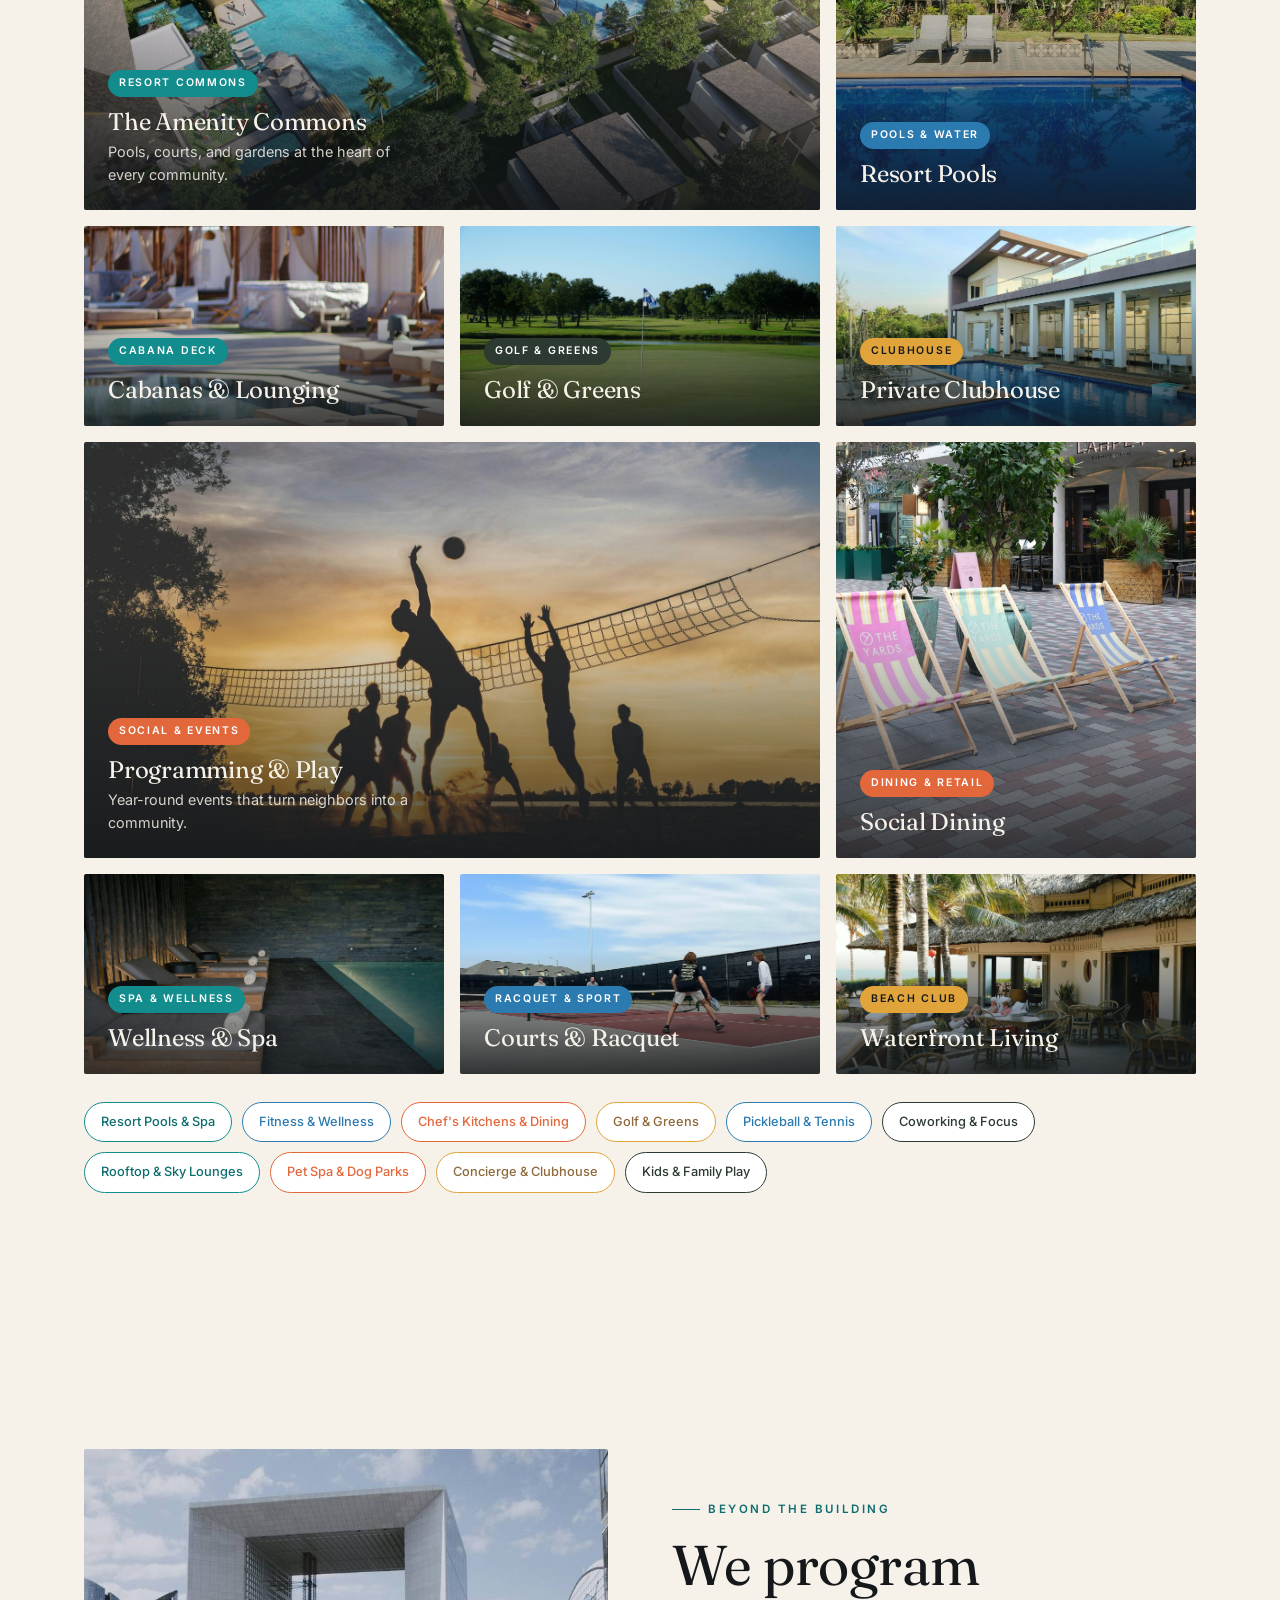
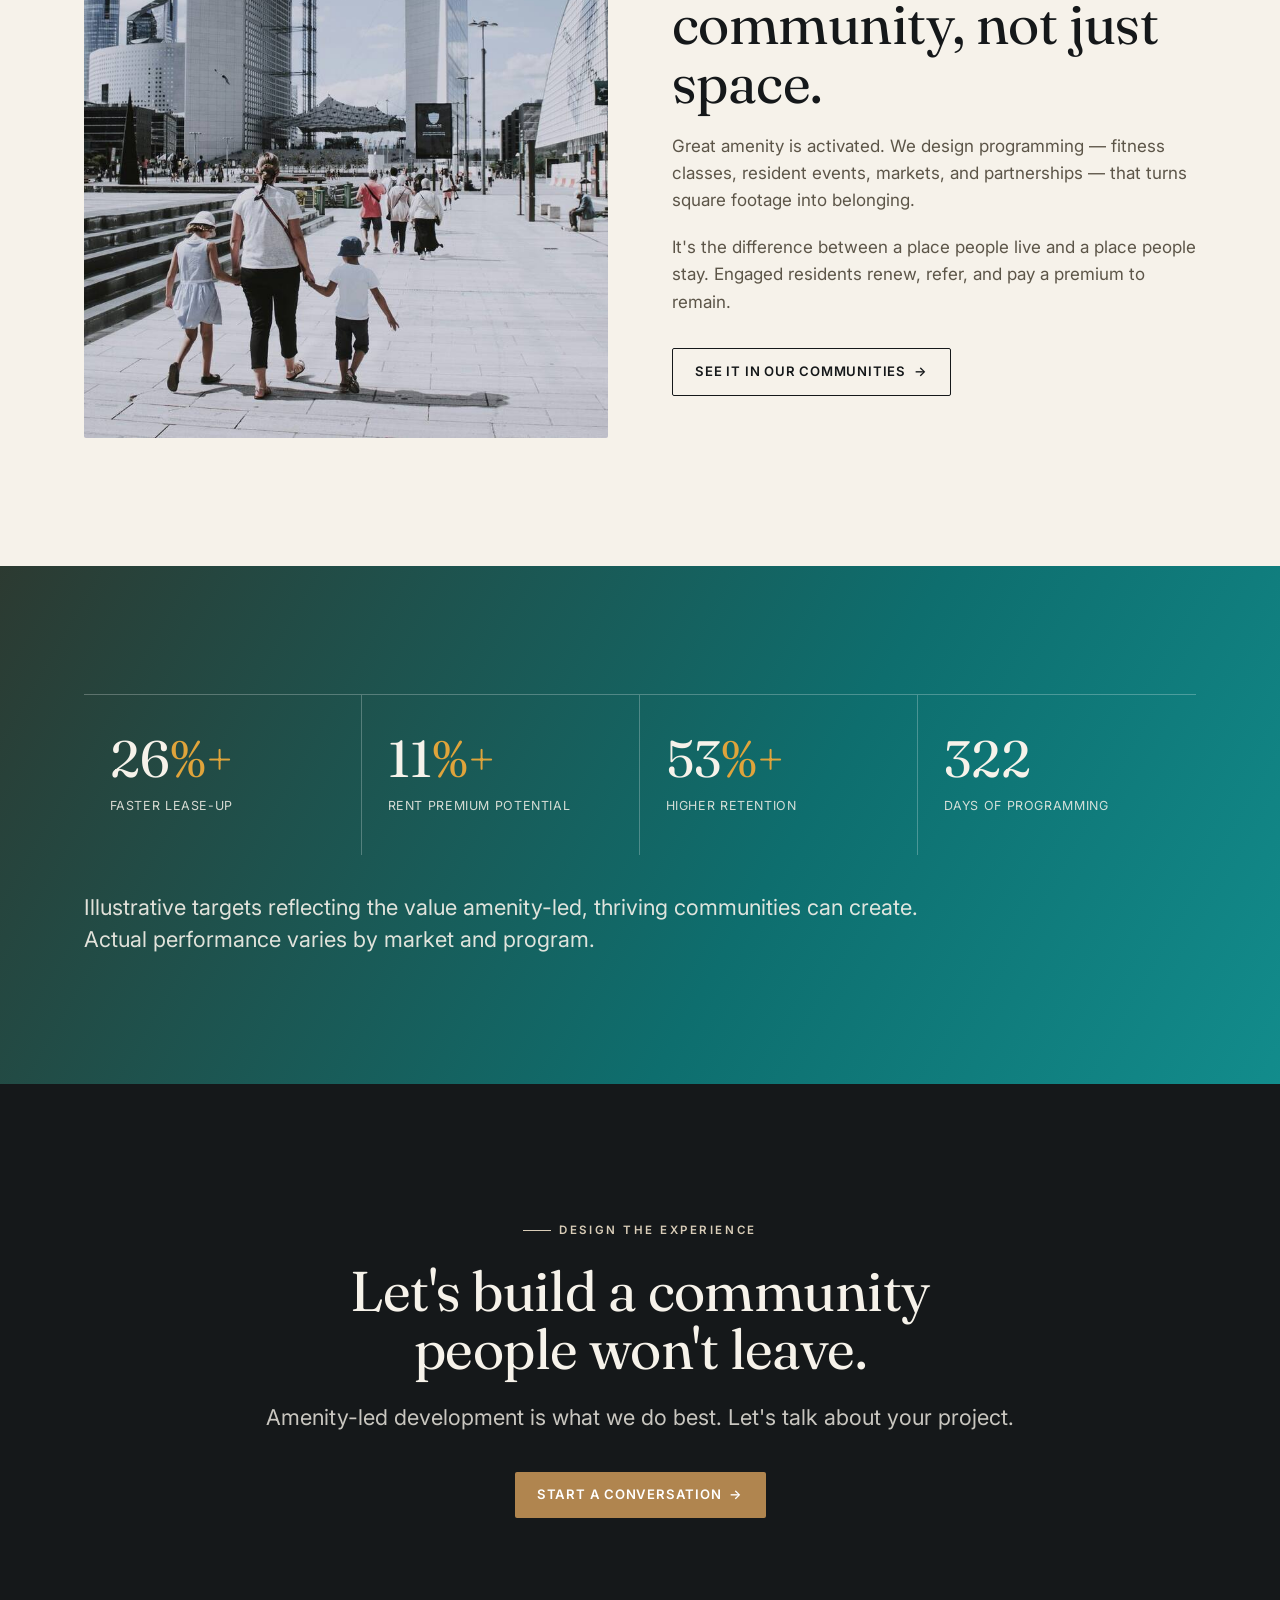
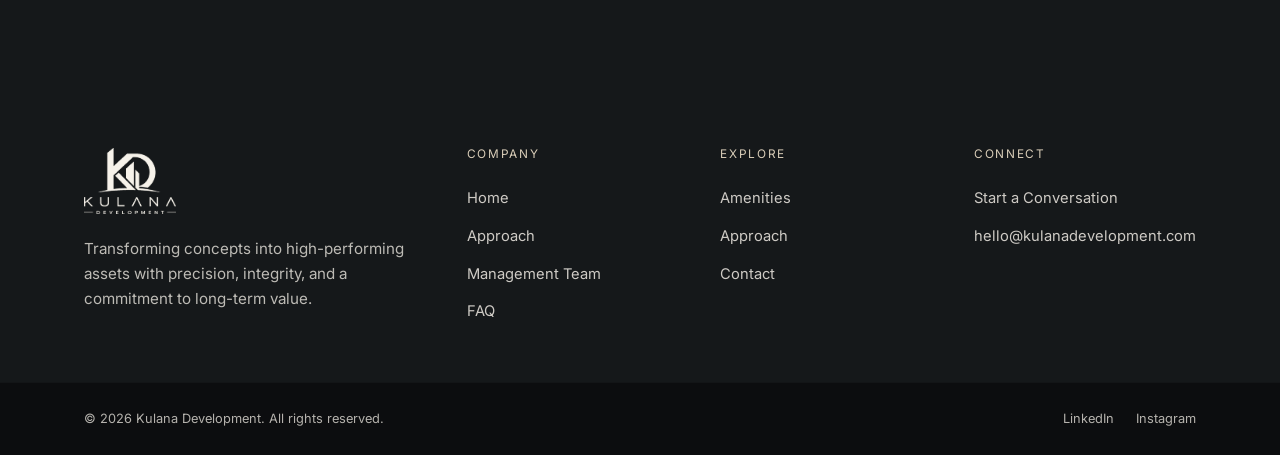
==== commit 39fbb6a1: "Add files via upload" ====
--- a/amenities.html
+++ b/amenities.html
@@ -8,6 +8,14 @@
 <link rel="preconnect" href="https://fonts.googleapis.com" />
 <link rel="preconnect" href="https://fonts.gstatic.com" crossorigin />
 <link href="https://fonts.googleapis.com/css2?family=Fraunces:ital,opsz,wght@0,9..144,400;0,9..144,500;1,9..144,400&family=Inter:wght@400;500;600&display=swap" rel="stylesheet" />
+<link rel="icon" type="image/png" href="favicon.png" />
+<link rel="apple-touch-icon" href="apple-touch-icon.png" />
+<meta property="og:image" content="https://kulanadevelopment.vercel.app/og-image.jpg" />
+<meta property="og:image:width" content="1200" />
+<meta property="og:image:height" content="630" />
+<meta property="og:url" content="https://kulanadevelopment.vercel.app/" />
+<meta name="twitter:card" content="summary_large_image" />
+<meta name="twitter:image" content="https://kulanadevelopment.vercel.app/og-image.jpg" />
 <link rel="stylesheet" href="styles.css" />
 </head>
 <body>
@@ -66,9 +74,18 @@
 <!-- PHOTO MOSAIC GALLERY -->
 <section class="section" style="padding-top:0;">
   <div class="container">
+    <div class="amenity-filters reveal">
+      <button class="afilter active" data-filter="all">All</button>
+      <button class="afilter" data-filter="pools">Pools &amp; Water</button>
+      <button class="afilter" data-filter="wellness">Wellness</button>
+      <button class="afilter" data-filter="sport">Sport</button>
+      <button class="afilter" data-filter="social">Social</button>
+      <button class="afilter" data-filter="dining">Dining</button>
+      <button class="afilter" data-filter="golf">Golf</button>
+    </div>
     <div class="amenity-gallery reveal">
 
-      <a href="#" class="afeat big">
+      <a href="#" class="afeat big" data-cat="pools social">
         <img src="amenity-resort.jpg" alt="Resort amenity commons" />
         <div class="afeat__body">
           <span class="afeat__tag tag-teal">Resort Commons</span>
@@ -77,7 +94,7 @@
         </div>
       </a>
 
-      <a href="#" class="afeat tall">
+      <a href="#" class="afeat tall" data-cat="pools">
         <img src="amenity-pool2.jpg" alt="Resort pool" />
         <div class="afeat__body">
           <span class="afeat__tag tag-sky">Pools &amp; Water</span>
@@ -85,7 +102,7 @@
         </div>
       </a>
 
-      <a href="#" class="afeat">
+      <a href="#" class="afeat" data-cat="pools">
         <img src="amenity-pool.jpg" alt="Cabana pool deck" />
         <div class="afeat__body">
           <span class="afeat__tag tag-teal">Cabana Deck</span>
@@ -93,7 +110,7 @@
         </div>
       </a>
 
-      <a href="#" class="afeat">
+      <a href="#" class="afeat" data-cat="golf">
         <img src="amenity-golf.jpg" alt="Golf greens" />
         <div class="afeat__body">
           <span class="afeat__tag tag-forest">Golf &amp; Greens</span>
@@ -101,7 +118,7 @@
         </div>
       </a>
 
-      <a href="#" class="afeat">
+      <a href="#" class="afeat" data-cat="social">
         <img src="amenity-clubhouse.jpg" alt="Clubhouse" />
         <div class="afeat__body">
           <span class="afeat__tag tag-gold">Clubhouse</span>
@@ -109,7 +126,7 @@
         </div>
       </a>
 
-      <a href="#" class="afeat big">
+      <a href="#" class="afeat big" data-cat="social">
         <img src="amenity-social.jpg" alt="Sunset social recreation" />
         <div class="afeat__body">
           <span class="afeat__tag tag-coral">Social &amp; Events</span>
@@ -118,7 +135,7 @@
         </div>
       </a>
 
-      <a href="#" class="afeat tall">
+      <a href="#" class="afeat tall" data-cat="dining">
         <img src="amenity-dining.jpg" alt="Dining and retail plaza" />
         <div class="afeat__body">
           <span class="afeat__tag tag-coral">Dining &amp; Retail</span>
@@ -126,7 +143,7 @@
         </div>
       </a>
 
-      <a href="#" class="afeat">
+      <a href="#" class="afeat" data-cat="wellness">
         <img src="amenity-spa.jpg" alt="Spa and wellness pool" />
         <div class="afeat__body">
           <span class="afeat__tag tag-teal">Spa &amp; Wellness</span>
@@ -134,7 +151,7 @@
         </div>
       </a>
 
-      <a href="#" class="afeat">
+      <a href="#" class="afeat" data-cat="sport">
         <img src="amenity-pickleball.jpg" alt="Pickleball and racquet courts" />
         <div class="afeat__body">
           <span class="afeat__tag tag-sky">Racquet &amp; Sport</span>
@@ -142,7 +159,7 @@
         </div>
       </a>
 
-      <a href="#" class="afeat">
+      <a href="#" class="afeat" data-cat="social pools">
         <img src="amenity-beachclub.jpg" alt="Beach club and waterfront dining" />
         <div class="afeat__body">
           <span class="afeat__tag tag-gold">Beach Club</span>
--- a/styles.css
+++ b/styles.css
@@ -424,3 +424,125 @@
   margin-top: 8px;
   padding-block: 26px;
 }
+
+/* ============================================================
+   LEGIBILITY & CONTRAST PASS (AA-oriented)
+   ============================================================ */
+:root { --muted: #5C5548; }                 /* darker body text for stronger contrast on light */
+
+/* Small accent text (eyebrows / arrow links): darker brass on light backgrounds */
+.eyebrow { color: #8A6220; }
+.eyebrow::before { background: #8A6220; }
+.link-arrow { color: #8A6220; }
+.link-arrow::after { background: #8A6220; }
+
+/* Restore light/appropriate accent on dark, photo, or colored backgrounds */
+.hero .eyebrow, .page-hero .eyebrow, .dark .eyebrow, .cta .eyebrow, .quote-band .eyebrow { color: var(--sand); }
+.hero .eyebrow::before, .page-hero .eyebrow::before, .dark .eyebrow::before, .cta .eyebrow::before, .quote-band .eyebrow::before { background: var(--sand); }
+.band-tropical .eyebrow { color: #ffffff; }
+.band-tropical .eyebrow::before { background: #ffffff; }
+.accent-teal .eyebrow { color: var(--teal-dk); }
+.accent-teal .eyebrow::before { background: var(--teal-dk); }
+.accent-teal .link-arrow { color: var(--teal-dk); }
+.accent-teal .link-arrow::after { background: var(--teal-dk); }
+
+/* Stronger hero overlay so light text stays legible over bright photos */
+.hero__media::after { background: linear-gradient(180deg, rgba(18,20,22,0.60) 0%, rgba(18,20,22,0.32) 40%, rgba(18,20,22,0.85) 100%); }
+.hero__lede { color: rgba(246,242,234,0.96); }
+
+/* Interior + dark section ledes a touch brighter */
+.page-hero .lede { color: rgba(246,242,234,0.90); }
+.dark .lede { color: rgba(246,242,234,0.90); }
+
+/* Footer legibility */
+.footer-bottom { color: rgba(246,242,234,0.72); }
+.footer-col a { color: rgba(246,242,234,0.82); }
+
+/* ============================================================
+   UX UPGRADES: motion, filters, partners, micro-interactions
+   ============================================================ */
+
+/* Scroll progress bar */
+.scroll-progress { position: fixed; top: 0; left: 0; height: 3px; width: 0; z-index: 200;
+  background: linear-gradient(90deg, var(--clay), var(--teal)); transition: width .12s linear; }
+
+/* Cinematic hero: slow Ken Burns + staged reveal */
+@keyframes kenburns { from { transform: scale(1.02); } to { transform: scale(1.14); } }
+.hero__media img { animation: kenburns 20s ease-out both; will-change: transform; }
+@keyframes heroRise { from { opacity: 0; transform: translateY(26px); } to { opacity: 1; transform: none; } }
+.hero__inner .eyebrow, .hero__inner .display, .hero__inner .hero__lede, .hero__inner .hero__actions {
+  animation: heroRise 1s var(--ease) both; }
+.hero__inner .eyebrow { animation-delay: .15s; }
+.hero__inner .display { animation-delay: .32s; }
+.hero__inner .hero__lede { animation-delay: .52s; }
+.hero__inner .hero__actions { animation-delay: .72s; }
+@keyframes scrollpulse { 0%,100%{ opacity:.45; transform: translateY(0);} 50%{ opacity:1; transform: translateY(6px);} }
+.hero__scroll { animation: scrollpulse 2.4s ease-in-out infinite; }
+
+/* Amenity filters */
+.amenity-filters { display: flex; flex-wrap: wrap; gap: 10px; margin-bottom: 30px; }
+.afilter { font-size: .82rem; font-weight: 600; letter-spacing: .03em; padding: 9px 18px; border-radius: 100px;
+  border: 1px solid var(--line); background: var(--white); color: var(--ink-soft); cursor: pointer; transition: all .3s var(--ease); }
+.afilter:hover { border-color: var(--clay); color: var(--clay-dk); transform: translateY(-2px); }
+.afilter.active { background: var(--ink); color: var(--paper); border-color: var(--ink); }
+.amenity-gallery { grid-auto-flow: dense; }
+.afeat { transition: opacity .45s var(--ease), transform .45s var(--ease); }
+.afeat.hide { display: none; }
+
+/* For Partners cards */
+.pcards { display: grid; grid-template-columns: repeat(3, 1fr); gap: clamp(16px, 2vw, 28px); }
+.pcard-partner { border: 1px solid var(--line); border-radius: var(--radius); padding: clamp(26px, 3vw, 38px);
+  background: var(--white); display: block; transition: all .38s var(--ease); }
+.pcard-partner:hover { transform: translateY(-5px); border-color: var(--clay); box-shadow: 0 20px 44px rgba(21,24,26,.10); }
+.pcard-partner .k { font-size: .72rem; letter-spacing: .16em; text-transform: uppercase; color: var(--clay-dk); }
+.pcard-partner h3 { font-size: 1.4rem; margin-top: 12px; }
+.pcard-partner p { color: var(--muted); margin-top: 12px; font-size: .96rem; }
+.pcard-partner .link-arrow { margin-top: 20px; }
+@media (max-width: 760px) { .pcards { grid-template-columns: 1fr; } }
+
+/* Accessible focus states */
+a:focus-visible, button:focus-visible, input:focus-visible, textarea:focus-visible, select:focus-visible, summary:focus-visible {
+  outline: 2px solid var(--clay); outline-offset: 3px; border-radius: 2px; }
+
+/* Respect reduced motion */
+@media (prefers-reduced-motion: reduce) {
+  .hero__media img, .hero__inner .eyebrow, .hero__inner .display, .hero__inner .hero__lede,
+  .hero__inner .hero__actions, .hero__scroll { animation: none !important; }
+  .reveal { transition: none; }
+}
+
+/* ============================================================
+   WORLD-CLASS MOBILE MENU
+   ============================================================ */
+.mobile-menu { padding: 0; gap: 0; justify-content: flex-start; }
+.burger.open { opacity: 0; pointer-events: none; }           /* hide hamburger; use in-menu close */
+.mm-top { display: flex; align-items: center; justify-content: space-between; width: 100%;
+  padding: 20px var(--gutter); border-bottom: 1px solid var(--line); }
+.mm-logo { height: 46px; width: auto; }
+.mm-close { position: relative; width: 46px; height: 46px; border-radius: 50%; border: 1px solid var(--line);
+  display: flex; align-items: center; justify-content: center; transition: all .3s var(--ease); flex: 0 0 auto; }
+.mm-close:hover { background: var(--ink); border-color: var(--ink); transform: rotate(90deg); }
+.mm-close span { position: absolute; width: 20px; height: 2px; background: var(--ink); transition: background .3s; }
+.mm-close span:first-child { transform: rotate(45deg); }
+.mm-close span:last-child { transform: rotate(-45deg); }
+.mm-close:hover span { background: var(--paper); }
+.mobile-menu a:not(.mm-cta) { font-family: var(--display); font-size: clamp(1.9rem, 8vw, 2.7rem);
+  color: var(--ink); width: 100%; padding: .55em var(--gutter); border-bottom: 1px solid var(--line);
+  display: flex; align-items: center; justify-content: space-between;
+  opacity: 0; transform: translateX(18px); transition: opacity .5s var(--ease), transform .5s var(--ease), color .3s; }
+.mobile-menu a:not(.mm-cta)::after { content: "\2192"; font-family: var(--sans); font-size: 1.1rem; color: var(--clay); opacity: 0; transition: opacity .3s, transform .3s; transform: translateX(-8px); }
+.mobile-menu a:not(.mm-cta):hover { color: var(--clay-dk); }
+.mobile-menu a:not(.mm-cta):hover::after { opacity: 1; transform: translateX(0); }
+.mobile-menu.open a:not(.mm-cta) { opacity: 1; transform: none; }
+.mobile-menu.open a:nth-child(2) { transition-delay: .10s; }
+.mobile-menu.open a:nth-child(3) { transition-delay: .16s; }
+.mobile-menu.open a:nth-child(4) { transition-delay: .22s; }
+.mobile-menu.open a:nth-child(5) { transition-delay: .28s; }
+.mobile-menu.open a:nth-child(6) { transition-delay: .34s; }
+.mobile-menu.open a:nth-child(7) { transition-delay: .40s; }
+.mm-cta { margin: auto var(--gutter) calc(env(safe-area-inset-bottom, 0px) + 32px); margin-top: auto;
+  background: var(--ink); color: var(--paper); text-align: center; padding: 1.05em 1.5em; border-radius: var(--radius);
+  font-size: .82rem; font-weight: 600; letter-spacing: .06em; text-transform: uppercase;
+  opacity: 0; transform: translateY(14px); transition: opacity .5s var(--ease) .46s, transform .5s var(--ease) .46s, background .3s; }
+.mm-cta:hover { background: var(--clay); color: #fff; }
+.mobile-menu.open .mm-cta { opacity: 1; transform: none; }
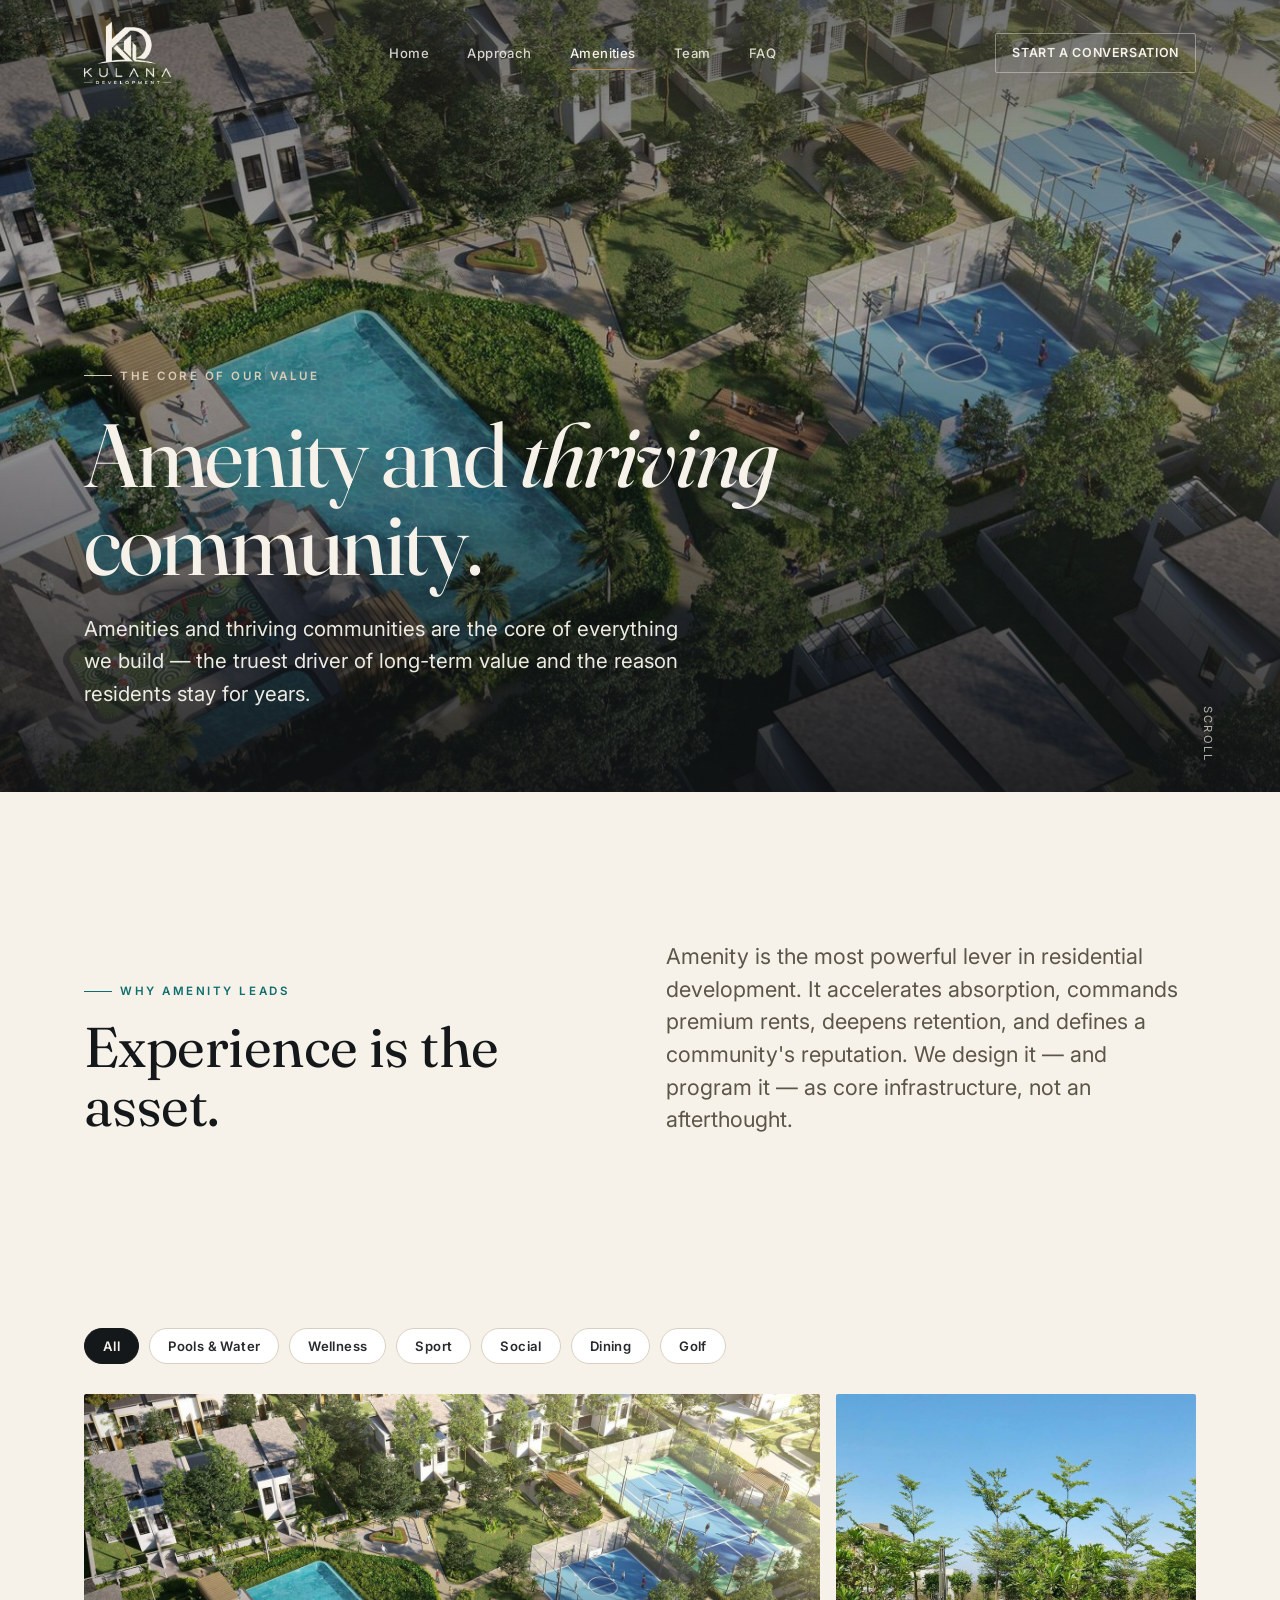
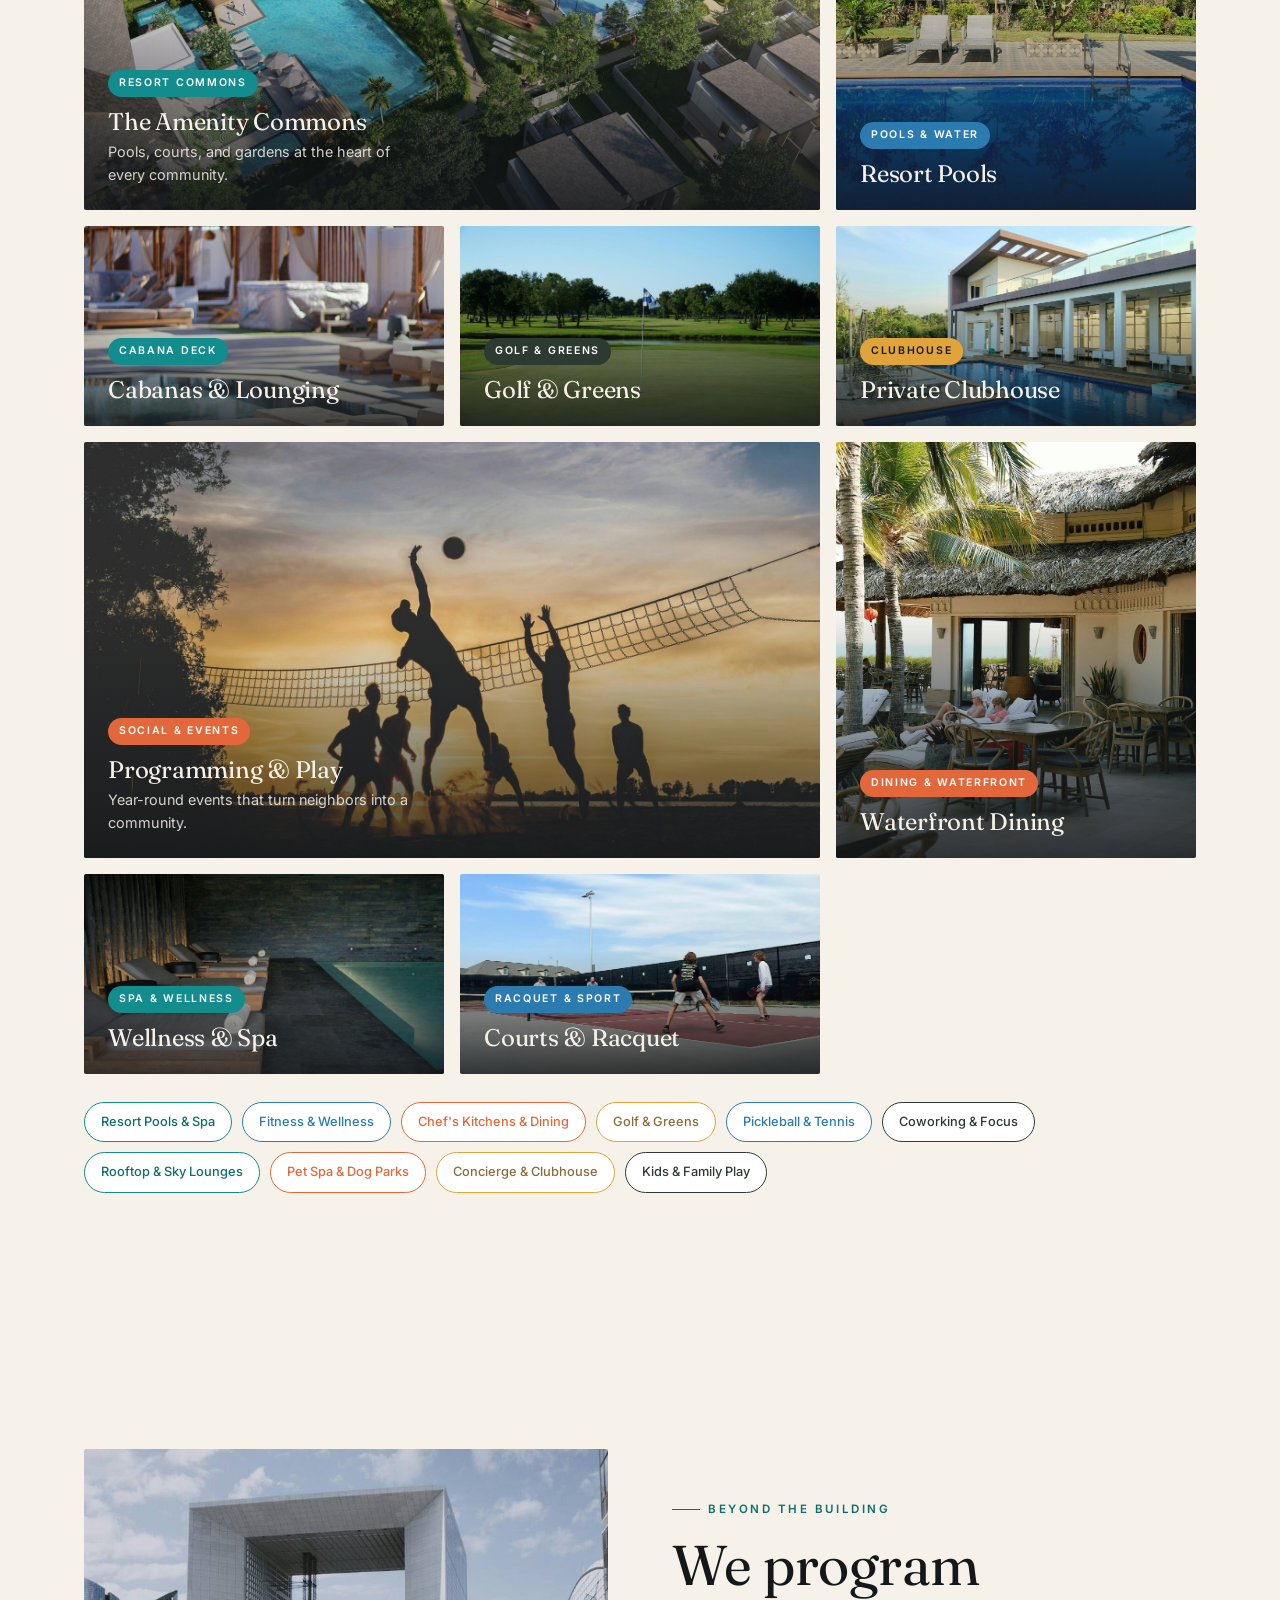
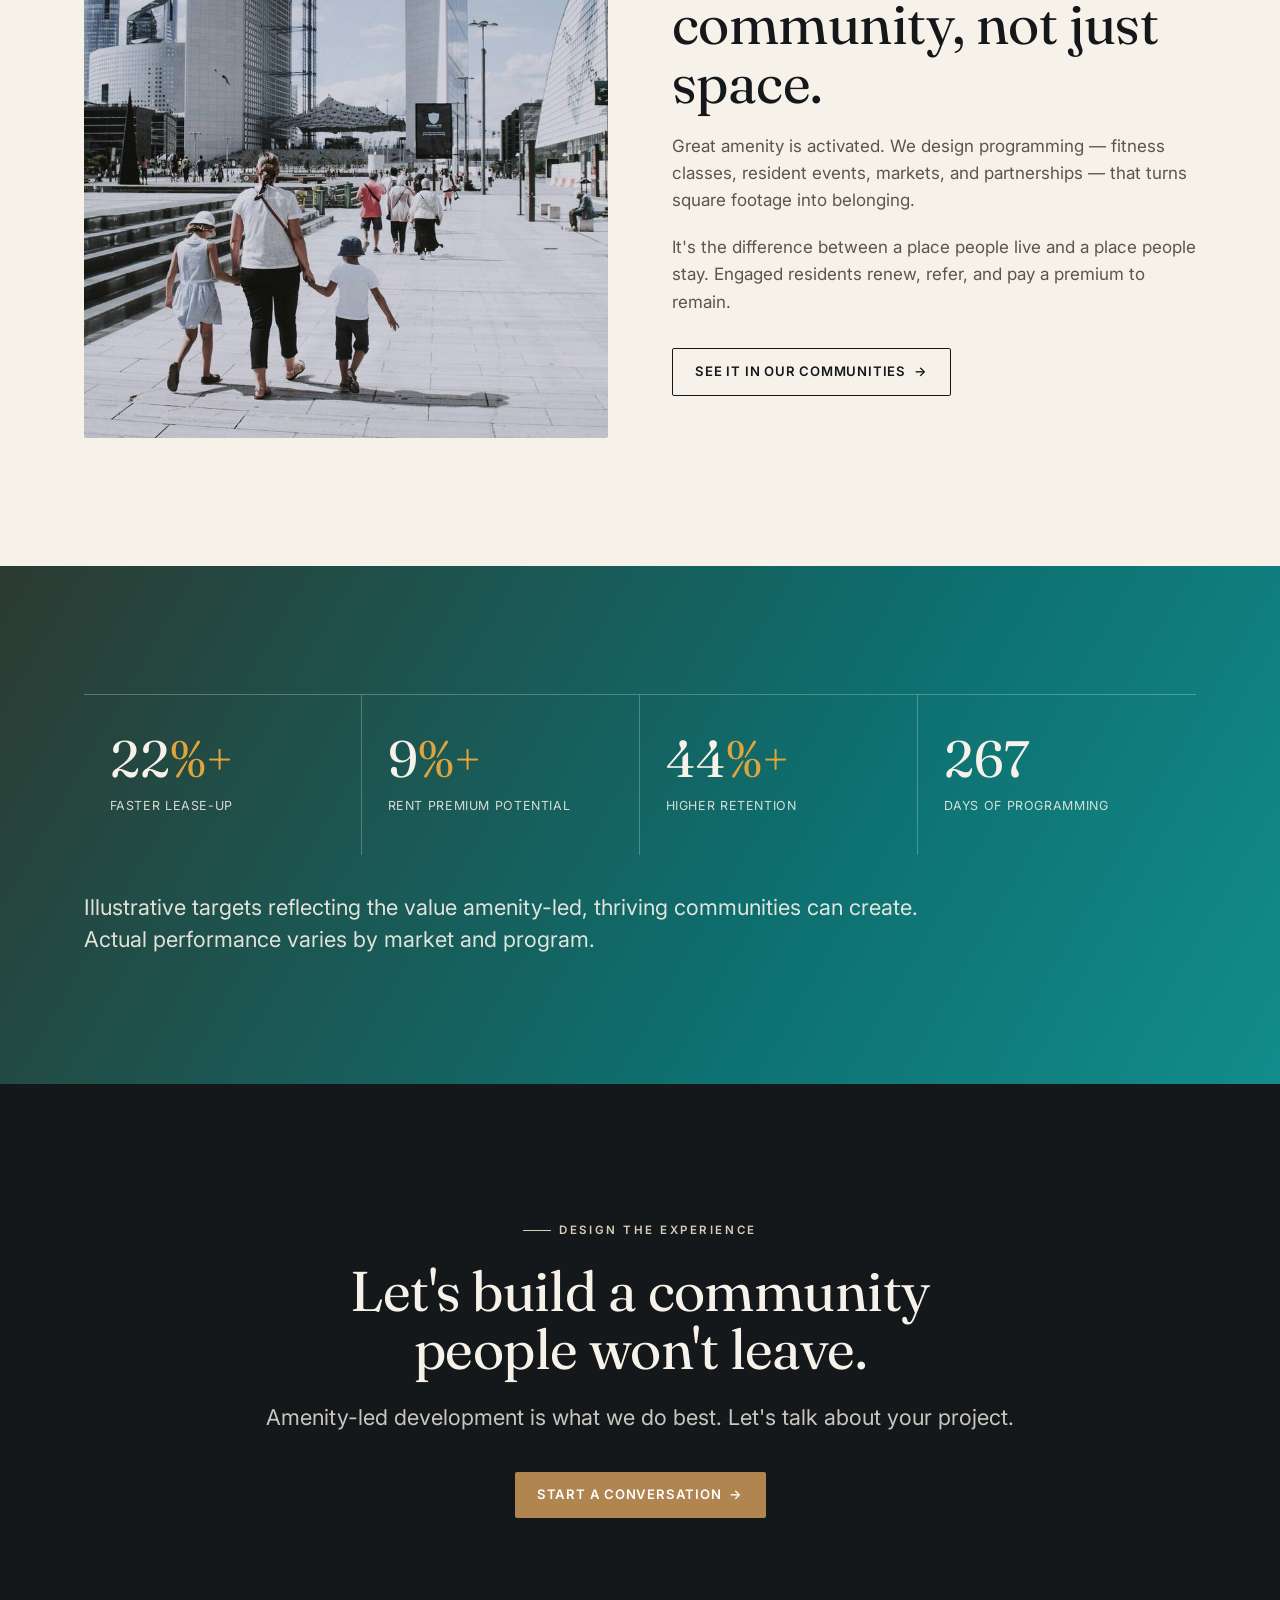
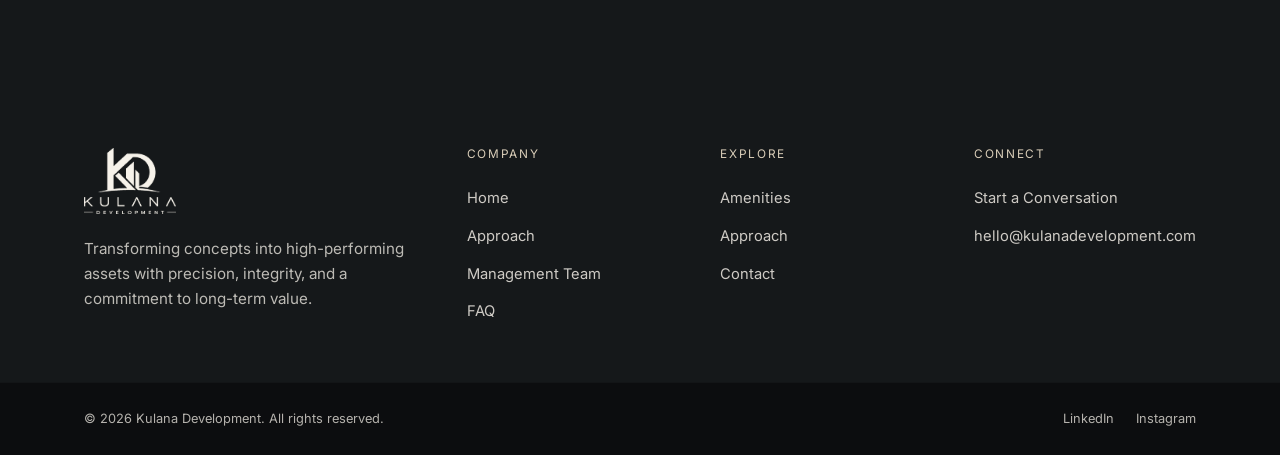
==== commit 7936673d: "Add files via upload" ====
--- a/amenities.html
+++ b/amenities.html
@@ -135,11 +135,11 @@
         </div>
       </a>
 
-      <a href="#" class="afeat tall" data-cat="dining">
-        <img src="amenity-dining.jpg" alt="Dining and retail plaza" />
-        <div class="afeat__body">
-          <span class="afeat__tag tag-coral">Dining &amp; Retail</span>
-          <h3>Social Dining</h3>
+      <a href="#" class="afeat tall" data-cat="dining social">
+        <img src="amenity-beachclub.jpg" alt="Waterfront dining terrace" />
+        <div class="afeat__body">
+          <span class="afeat__tag tag-coral">Dining &amp; Waterfront</span>
+          <h3>Waterfront Dining</h3>
         </div>
       </a>
 
@@ -156,14 +156,6 @@
         <div class="afeat__body">
           <span class="afeat__tag tag-sky">Racquet &amp; Sport</span>
           <h3>Courts &amp; Racquet</h3>
-        </div>
-      </a>
-
-      <a href="#" class="afeat" data-cat="social pools">
-        <img src="amenity-beachclub.jpg" alt="Beach club and waterfront dining" />
-        <div class="afeat__body">
-          <span class="afeat__tag tag-gold">Beach Club</span>
-          <h3>Waterfront Living</h3>
         </div>
       </a>
 
--- a/styles.css
+++ b/styles.css
@@ -546,3 +546,65 @@
   opacity: 0; transform: translateY(14px); transition: opacity .5s var(--ease) .46s, transform .5s var(--ease) .46s, background .3s; }
 .mm-cta:hover { background: var(--clay); color: #fff; }
 .mobile-menu.open .mm-cta { opacity: 1; transform: none; }
+
+/* ============================================================
+   EMAAR-LEVEL: timeline, founder note, statement, roadmap, newsletter
+   ============================================================ */
+
+/* Animated timeline */
+.timeline { position: relative; max-width: 920px; margin-inline: auto; }
+.timeline__track { position: absolute; left: 27px; top: 8px; bottom: 8px; width: 2px; background: var(--line); }
+.timeline__fill { position: absolute; left: 27px; top: 8px; width: 2px; height: 0; background: linear-gradient(var(--clay), var(--teal)); z-index: 1; }
+.tl-item { position: relative; padding: 0 0 clamp(34px, 5vw, 58px) 82px; }
+.tl-item:last-child { padding-bottom: 0; }
+.tl-node { position: absolute; left: 8px; top: -4px; width: 40px; height: 40px; border-radius: 50%;
+  background: var(--paper); border: 2px solid var(--line); display: flex; align-items: center; justify-content: center;
+  font-family: var(--display); font-size: .95rem; color: var(--muted); z-index: 2; transition: all .5s var(--ease); }
+.tl-item.in .tl-node { border-color: var(--clay); color: var(--clay-dk); background: var(--stone); transform: scale(1.08); }
+.tl-item .tl-tag { font-size: .72rem; letter-spacing: .16em; text-transform: uppercase; color: var(--clay-dk); }
+.tl-item h3 { font-size: clamp(1.4rem, 2.4vw, 1.95rem); margin-top: 6px; }
+.tl-item p { color: var(--muted); margin-top: 10px; max-width: 62ch; }
+.tl-item { opacity: .45; transition: opacity .6s var(--ease); }
+.tl-item.in { opacity: 1; }
+
+/* Founder's note */
+.founder { display: grid; grid-template-columns: .82fr 1.18fr; gap: clamp(30px, 5vw, 76px); align-items: center; }
+.founder__img { aspect-ratio: 4/5; border-radius: var(--radius); overflow: hidden; background: var(--stone); }
+.founder__img img { width: 100%; height: 100%; object-fit: cover; }
+.founder__note { font-family: var(--display); font-size: clamp(1.3rem, 2.2vw, 2rem); line-height: 1.42; color: var(--ink); font-weight: 400; }
+.founder__note .lead { color: var(--clay-dk); }
+.founder__sig { margin-top: 30px; }
+.founder__sig .name { font-family: var(--display); font-style: italic; font-size: 1.5rem; color: var(--ink); }
+.founder__sig .role { font-size: .78rem; letter-spacing: .14em; text-transform: uppercase; color: var(--clay-dk); margin-top: 8px; }
+@media (max-width: 820px) { .founder { grid-template-columns: 1fr; } .founder__img { max-width: 360px; } }
+
+/* Cinematic statement interstitial */
+.statement { position: relative; min-height: 74vh; display: flex; align-items: center; justify-content: center;
+  text-align: center; color: var(--paper); overflow: hidden; }
+.statement__bg { position: absolute; inset: -8% 0; z-index: -2; will-change: transform; }
+.statement__bg img { width: 100%; height: 100%; object-fit: cover; }
+.statement::after { content: ""; position: absolute; inset: 0; background: rgba(15,18,20,.62); z-index: -1; }
+.statement .eyebrow { color: var(--sand); justify-content: center; }
+.statement .eyebrow::before { background: var(--sand); }
+.statement .q { font-family: var(--display); font-size: clamp(2rem, 5.2vw, 4.2rem); line-height: 1.08; max-width: 17ch; margin: 22px auto 0; }
+
+/* Roadmap */
+.roadmap { display: grid; grid-template-columns: repeat(4, 1fr); gap: clamp(18px, 2.4vw, 34px); }
+.rm { border-top: 2px solid rgba(246,242,234,.25); padding-top: 22px; }
+.rm .phase { font-family: var(--display); font-size: .95rem; color: var(--gold); letter-spacing: .06em; }
+.rm h3 { color: var(--paper); font-size: 1.25rem; margin-top: 12px; }
+.rm p { color: rgba(246,242,234,.82); font-size: .92rem; margin-top: 10px; }
+.rm:first-child { border-top-color: var(--gold); }
+@media (max-width: 760px) { .roadmap { grid-template-columns: 1fr 1fr; } }
+@media (max-width: 460px) { .roadmap { grid-template-columns: 1fr; } }
+
+/* Newsletter */
+.newsletter { display: flex; gap: 12px; max-width: 540px; margin-top: 30px; flex-wrap: wrap; }
+.newsletter input { flex: 1; min-width: 220px; padding: 15px 18px; border: 1px solid rgba(246,242,234,.35);
+  background: rgba(255,255,255,.06); color: var(--paper); border-radius: var(--radius); font-family: inherit; font-size: 1rem; }
+.newsletter input::placeholder { color: rgba(246,242,234,.6); }
+.newsletter input:focus { outline: none; border-color: var(--gold); }
+.newsletter button { background: var(--paper); color: var(--ink); border-radius: var(--radius); padding: 0 1.6em;
+  font-size: .82rem; font-weight: 600; letter-spacing: .06em; text-transform: uppercase; transition: all .35s var(--ease); }
+.newsletter button:hover { background: var(--gold); }
+.nl-note { display: none; margin-top: 16px; color: var(--sand); font-size: .95rem; }
